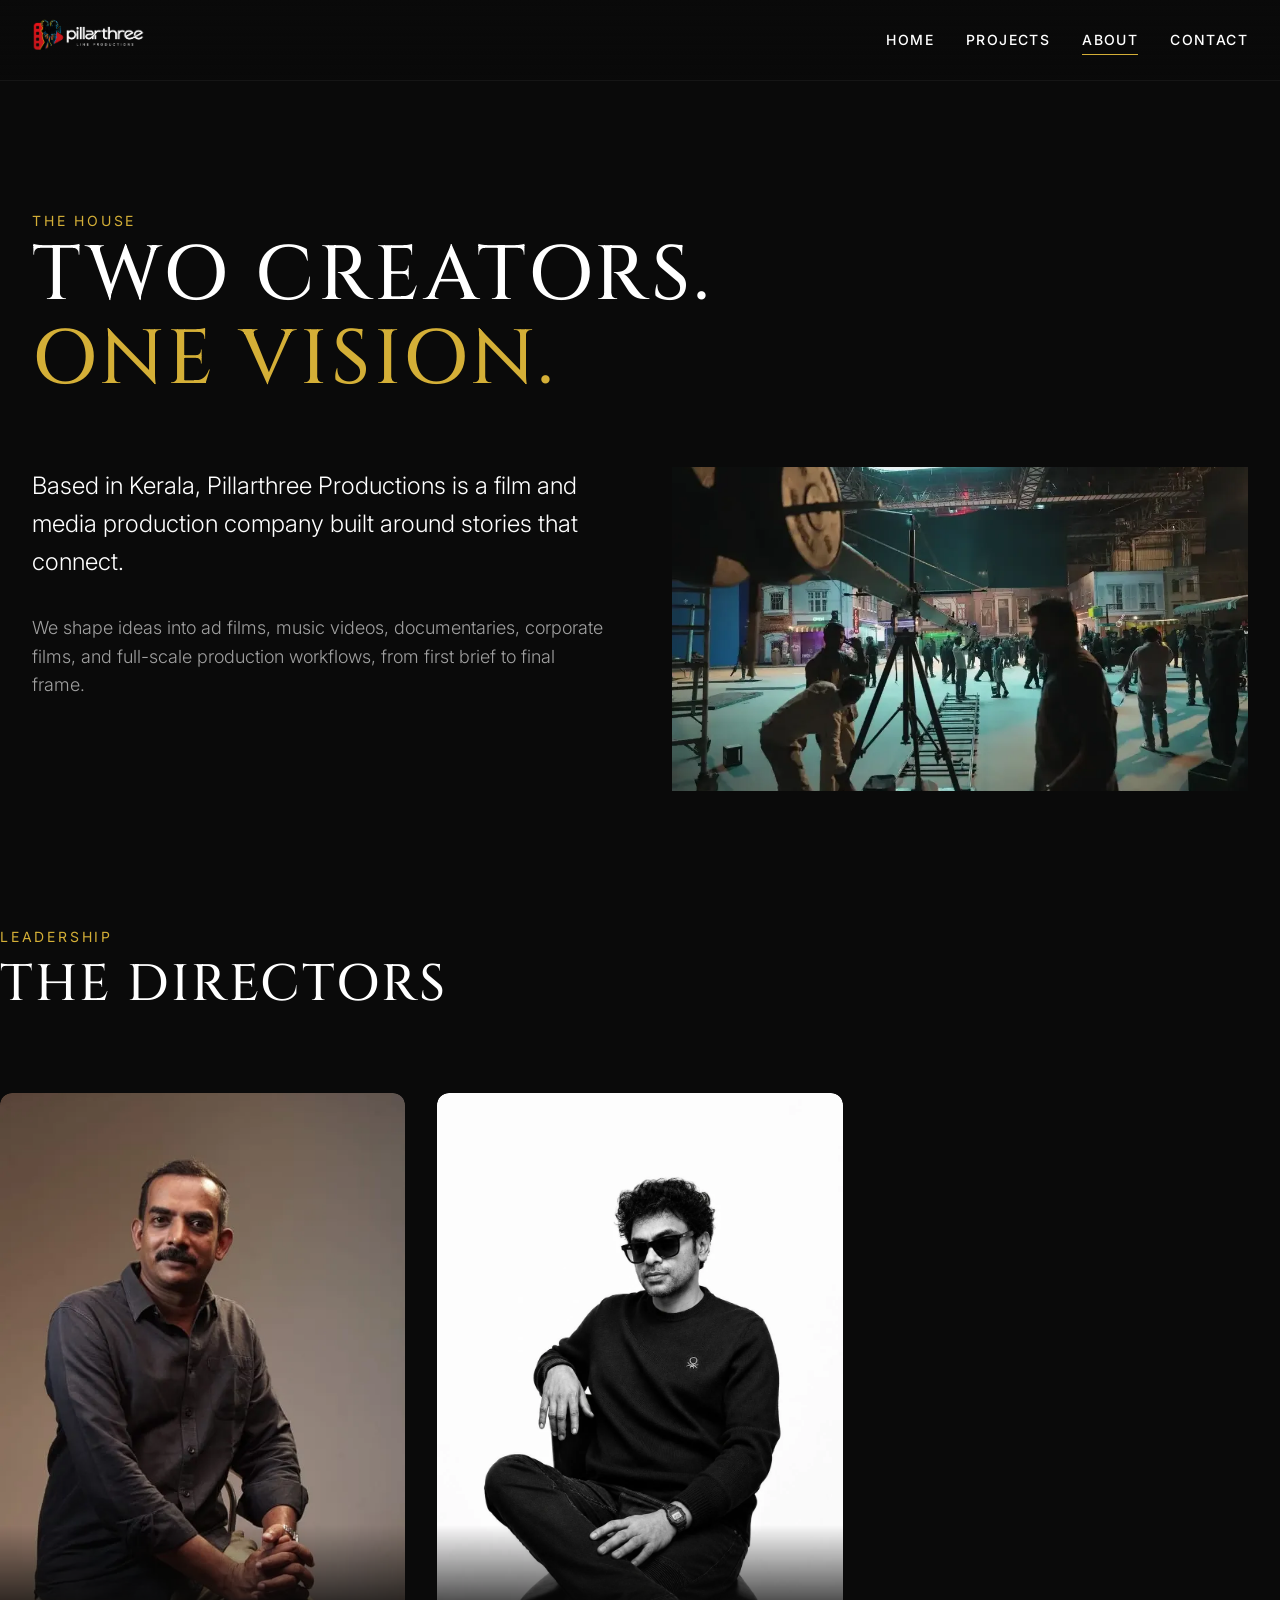
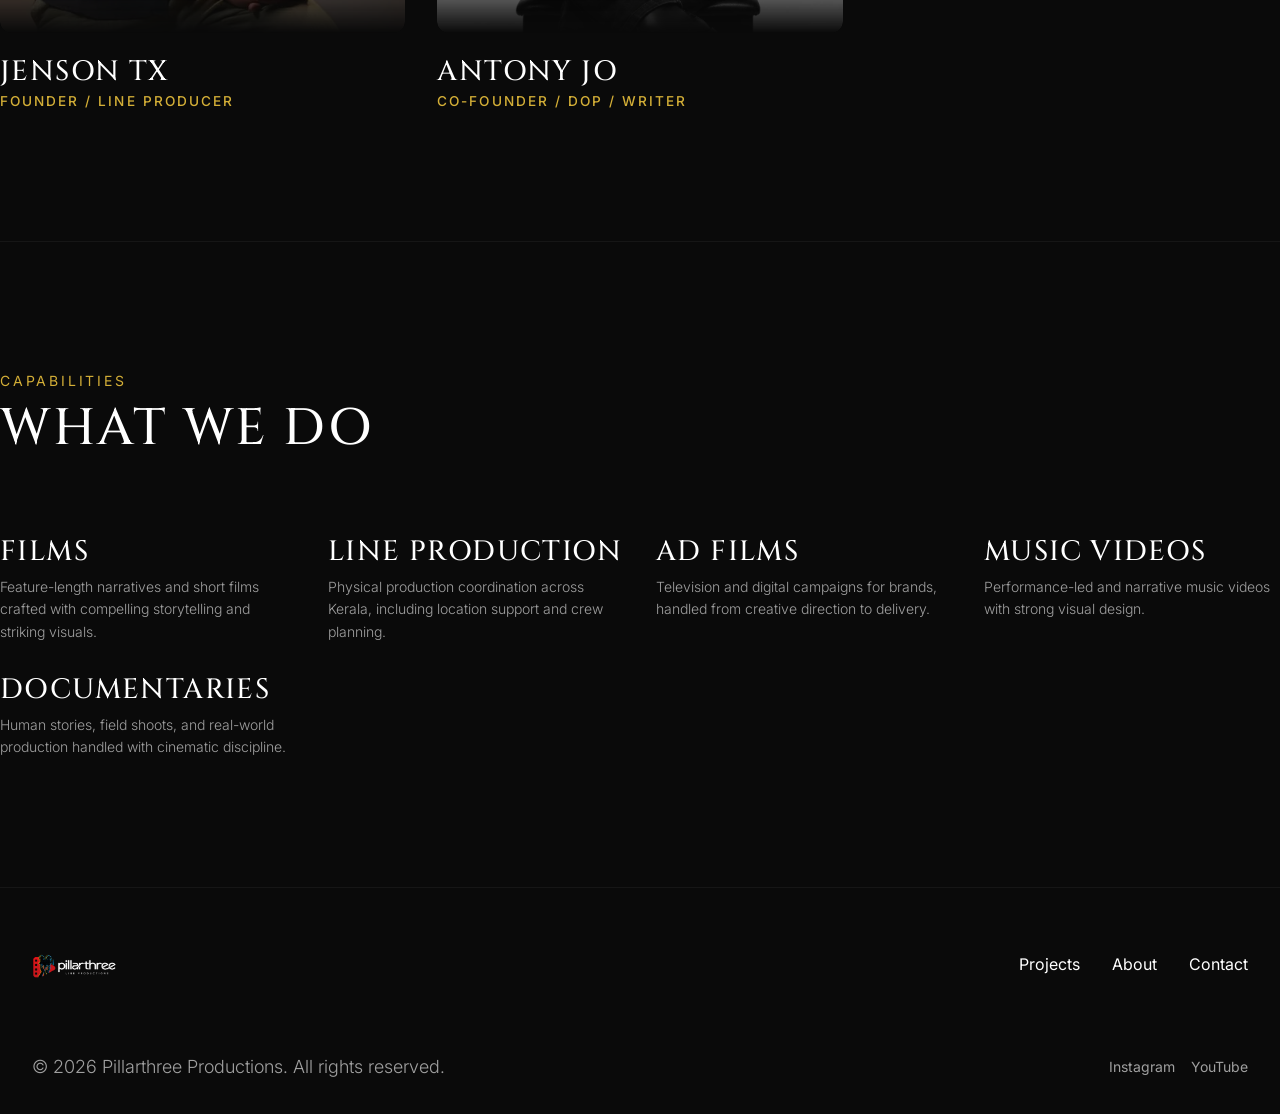
==== about/index.html @ 64f1ca93 "Refactor to clean extensionless URLs, add 404.html SPA router" ====
<!DOCTYPE html>
<html lang="en">
<head>
    <link rel="icon" type="image/png" href="/favicon.png" />
    <meta charset="UTF-8">
    <meta name="viewport" content="width=device-width, initial-scale=1.0">
    <title>About - Pillarthree Productions</title>
    <link rel="stylesheet" href="/style.css">
</head>
<body>

    <!-- Header -->
    <header class="site-header scrolled" id="site-header">
        <div class="container nav-container">
            <a href="/" class="logo">
                <img src="/assets/images/logo.webp" alt="Pillarthree Productions Logo" class="logo-img">
            </a>
            <nav class="nav-menu" id="nav-menu">
                <a href="/" class="nav-link">Home</a>
                <a href="/projects" class="nav-link">Projects</a>
                <a href="/about" class="nav-link active">About</a>
                <a href="/contact" class="nav-link">Contact</a>
            </nav>
            <button class="mobile-menu-toggle" id="menu-toggle" aria-label="Toggle Menu">
                <span class="bar"></span>
                <span class="bar"></span>
                <span class="bar"></span>
            </button>
        </div>
    </header>

    <!-- About Content -->
    <section class="about-hero container reveal">
        <span class="section-subtitle">The House</span>
        <h1 class="section-title">Two Creators.<br><span style="color: var(--text-accent);">One Vision.</span></h1>
        
        <div style="margin-top: var(--spacing-lg); display: grid; grid-template-columns: 1fr 1fr; gap: var(--spacing-lg);">
            <div>
                <p style="font-size: 1.5rem; color: var(--text-primary); margin-bottom: var(--spacing-md);">Based in Kerala, Pillarthree Productions is a film and media production company built around stories that connect.</p>
                <p>We shape ideas into ad films, music videos, documentaries, corporate films, and full-scale production workflows, from first brief to final frame.</p>
            </div>
            <div>
                <img src="/assets/images/portfolio_2.webp" alt="Cinematic shooting on location Kerala" style="width: 100%; aspect-ratio: 16/9; object-fit: cover;" loading="lazy">
            </div>
        </div>
    </section>

    <!-- Team Section -->
    <section class="section-padding container reveal">
        <div class="section-header">
            <span class="section-subtitle">Leadership</span>
            <h2 class="section-title">The Directors</h2>
        </div>
        
        <div class="team-grid">
            <div class="team-card">
                <img src="/assets/images/team_jenson.webp" alt="Jenson Tx" loading="lazy">
                <h3>Jenson Tx</h3>
                <span class="project-category">Founder / Line Producer</span>
            </div>
            <div class="team-card">
                <img src="/assets/images/team_antony.webp" alt="Antony Jo" loading="lazy">
                <h3>Antony Jo</h3>
                <span class="project-category">Co-Founder / DOP / Writer</span>
            </div>
        </div>
    </section>
    
    <!-- Services Section embedded minimal -->
    <section class="section-padding container reveal" style="border-top: 1px solid rgba(255,255,255,0.05);">
        <div class="section-header">
            <span class="section-subtitle">Capabilities</span>
            <h2 class="section-title">What We Do</h2>
        </div>
        
        <div style="display: grid; grid-template-columns: repeat(auto-fill, minmax(250px, 1fr)); gap: var(--spacing-md);">
            <div>
                <h3 style="margin-bottom: 0.5rem;">Films</h3>
                <p style="font-size: 0.875rem;">Feature-length narratives and short films crafted with compelling storytelling and striking visuals.</p>
            </div>
            <div>
                <h3 style="margin-bottom: 0.5rem;">Line Production</h3>
                <p style="font-size: 0.875rem;">Physical production coordination across Kerala, including location support and crew planning.</p>
            </div>
            <div>
                <h3 style="margin-bottom: 0.5rem;">Ad Films</h3>
                <p style="font-size: 0.875rem;">Television and digital campaigns for brands, handled from creative direction to delivery.</p>
            </div>
            <div>
                <h3 style="margin-bottom: 0.5rem;">Music Videos</h3>
                <p style="font-size: 0.875rem;">Performance-led and narrative music videos with strong visual design.</p>
            </div>
            <div>
                <h3 style="margin-bottom: 0.5rem;">Documentaries</h3>
                <p style="font-size: 0.875rem;">Human stories, field shoots, and real-world production handled with cinematic discipline.</p>
            </div>
        </div>
    </section>

    <!-- Footer -->
    <footer class="site-footer">
        <div class="container">
            <div class="footer-top">
                <a href="/" class="logo">
                    <img src="/assets/images/logo.webp" alt="Pillarthree Productions Logo" style="height: 30px;">
                </a>
                <nav class="footer-nav">
                    <a href="/projects">Projects</a>
                    <a href="/about">About</a>
                    <a href="/contact">Contact</a>
                </nav>
            </div>
            <div class="footer-bottom">
                <p>&copy; 2026 Pillarthree Productions. All rights reserved.</p>
                <div class="social-links">
                    <a href="https://www.instagram.com/pillarthree_productions/" target="_blank">Instagram</a>
                    <a href="https://www.youtube.com/@PillarThreeProductions" target="_blank">YouTube</a>
                </div>
            </div>
        </div>
    </footer>

    <script type="module" src="/app.js"></script>
</body>
</html>
---- style.css ----
@import url('https://fonts.googleapis.com/css2?family=Cinzel:wght@400;500;700;900&family=Inter:wght@200;300;400;500;600&display=swap');

:root {
  --bg-primary: #0a0a0a;
  --bg-secondary: #121212;
  --bg-tertiary: #1a1a1a;
  
  --text-primary: #ffffff;
  --text-secondary: #a0a0a0;
  --text-accent: #d4af37; /* Cinematic Gold */
  
  --font-display: 'Cinzel', serif;
  --font-body: 'Inter', sans-serif;
  
  --spacing-xs: 0.5rem;
  --spacing-sm: 1rem;
  --spacing-md: 2rem;
  --spacing-lg: 4rem;
  --spacing-xl: 8rem;

  --transition-fast: 0.2s cubic-bezier(0.4, 0, 0.2, 1);
  --transition-normal: 0.4s cubic-bezier(0.4, 0, 0.2, 1);
  --transition-slow: 0.8s cubic-bezier(0.4, 0, 0.2, 1);
}

* {
  margin: 0;
  padding: 0;
  box-sizing: border-box;
}

html {
  font-size: 16px;
  scroll-behavior: smooth;
}

body {
  background-color: var(--bg-primary);
  color: var(--text-primary);
  font-family: var(--font-body);
  line-height: 1.6;
  overflow-x: hidden;
  -webkit-font-smoothing: antialiased;
}

/* Typography */
h1, h2, h3, h4, h5, h6 {
  font-family: var(--font-display);
  font-weight: 500;
  line-height: 1.1;
  letter-spacing: 0.05em;
  text-transform: uppercase;
}

h1 {
  font-size: clamp(3rem, 6vw, 6rem);
}

h2 {
  font-size: clamp(2rem, 4vw, 3.5rem);
}

h3 {
  font-size: 1.75rem;
}

p {
  font-size: 1.125rem;
  font-weight: 300;
  color: var(--text-secondary);
}

a {
  color: inherit;
  text-decoration: none;
  transition: color var(--transition-fast);
}

a:hover {
  color: var(--text-accent);
}

/* Container */
.container {
  width: 100%;
  max-width: 1440px;
  margin: 0 auto;
  padding: 0 var(--spacing-md);
}

/* Header */
.site-header {
  position: fixed;
  top: 0;
  left: 0;
  width: 100%;
  padding: var(--spacing-md) 0;
  z-index: 100;
  background: linear-gradient(to bottom, rgba(10,10,10,0.9), transparent);
  transition: background-color var(--transition-normal);
}

.site-header.scrolled {
  background-color: rgba(10, 10, 10, 0.95);
  backdrop-filter: blur(10px);
  padding: var(--spacing-sm) 0;
  border-bottom: 1px solid rgba(255,255,255,0.05);
}

.nav-container {
  display: flex;
  justify-content: space-between;
  align-items: center;
}

.logo-img {
  height: 40px;
  object-fit: contain;
}

.nav-menu {
  display: flex;
  gap: var(--spacing-md);
  align-items: center;
}

.nav-link {
  font-size: 0.875rem;
  text-transform: uppercase;
  letter-spacing: 0.1em;
  font-weight: 500;
  position: relative;
}

.nav-link::after {
  content: '';
  position: absolute;
  bottom: -4px;
  left: 0;
  width: 0;
  height: 1px;
  background-color: var(--text-accent);
  transition: width var(--transition-normal);
}

.nav-link:hover::after,
.nav-link.active::after {
  width: 100%;
}

.mobile-menu-toggle {
  display: none;
  background: none;
  border: none;
  color: var(--text-primary);
  cursor: pointer;
}

.mobile-menu-toggle .bar {
  display: block;
  width: 25px;
  height: 2px;
  background-color: currentColor;
  margin: 5px 0;
  transition: var(--transition-fast);
}

/* Buttons */
.btn {
  display: inline-flex;
  align-items: center;
  justify-content: center;
  padding: 1rem 2rem;
  font-size: 0.875rem;
  text-transform: uppercase;
  letter-spacing: 0.1em;
  font-family: var(--font-body);
  font-weight: 500;
  cursor: pointer;
  transition: all var(--transition-normal);
  border: 1px solid transparent;
  border-radius: 12px;
}

.btn-primary {
  background-color: var(--text-primary);
  color: var(--bg-primary);
}

.btn-primary:hover {
  background-color: transparent;
  border-color: var(--text-primary);
  color: var(--text-primary);
}

.btn-secondary {
  background-color: transparent;
  border-color: rgba(255, 255, 255, 0.2);
  color: var(--text-primary);
}

.btn-secondary:hover {
  border-color: var(--text-primary);
}

.btn-accent {
  background-color: transparent;
  border-color: var(--text-accent);
  color: var(--text-accent);
}

.btn-accent:hover {
  background-color: var(--text-accent);
  color: var(--bg-primary);
}

/* Hero Section */
.hero-section {
  position: relative;
  height: 100vh;
  display: flex;
  align-items: center;
  overflow: hidden;
}

.hero-bg {
  position: absolute;
  top: 0;
  left: 0;
  width: 100%;
  height: 100%;
  z-index: -2;
}

.hero-bg img, .hero-bg video {
  width: 100%;
  height: 100%;
  object-fit: cover;
  opacity: 0.6;
}

.hero-overlay {
  position: absolute;
  top: 0;
  left: 0;
  width: 100%;
  height: 100%;
  background: linear-gradient(to top, var(--bg-primary) 0%, transparent 50%, rgba(10,10,10,0.5) 100%);
  z-index: -1;
}

.hero-content {
  max-width: 800px;
}

.hero-tagline {
  font-size: 0.875rem;
  letter-spacing: 0.2em;
  text-transform: uppercase;
  color: var(--text-accent);
  margin-bottom: var(--spacing-sm);
  display: block;
  opacity: 0;
  animation: fadeUp 1s ease 0.2s forwards;
}

.hero-title {
  margin-bottom: var(--spacing-md);
  opacity: 0;
  animation: fadeUp 1s ease 0.4s forwards;
}

.hero-actions {
  display: flex;
  gap: var(--spacing-sm);
  opacity: 0;
  animation: fadeUp 1s ease 0.6s forwards;
}

/* Sections */
.section-padding {
  padding: var(--spacing-xl) 0;
}

.section-header {
  margin-bottom: var(--spacing-lg);
  display: flex;
  flex-direction: column;
  align-items: flex-start;
}

.section-subtitle {
  font-size: 0.875rem;
  letter-spacing: 0.2em;
  color: var(--text-accent);
  text-transform: uppercase;
  margin-bottom: var(--spacing-xs);
}

.section-title {
  margin-bottom: var(--spacing-sm);
}

.section-desc {
  max-width: 600px;
}

/* Projects Grid */
.projects-grid {
  display: grid;
  grid-template-columns: repeat(auto-fill, minmax(450px, 1fr));
  gap: var(--spacing-lg);
}

.project-card {
  group: project;
  display: block;
  position: relative;
  overflow: hidden;
  aspect-ratio: 16/9;
  cursor: pointer;
  background-color: transparent;
  border-radius: 12px;
  box-shadow: 0 10px 40px rgba(0,0,0,0.6);
  -webkit-mask-image: linear-gradient(to bottom, rgba(0,0,0,1) 80%, rgba(0,0,0,0) 100%);
  mask-image: linear-gradient(to bottom, rgba(0,0,0,1) 80%, rgba(0,0,0,0) 100%);
  transition: transform var(--transition-slow), box-shadow var(--transition-slow);
}

.project-card:hover {
  transform: translateY(-5px);
  box-shadow: 0 20px 50px rgba(0,0,0,0.8);
}

.project-img {
  width: 100%;
  height: 100%;
  object-fit: cover;
  transition: transform 0.6s cubic-bezier(0.2, 0.8, 0.2, 1);
}

.project-card:hover .project-img {
  transform: scale(1.05);
}

.project-overlay {
  position: absolute;
  inset: 0;
  background: linear-gradient(to top, rgba(0,0,0,0.6) 0%, transparent 60%);
  display: flex;
  flex-direction: column;
  justify-content: flex-end;
  padding: var(--spacing-md);
  opacity: 1;
  transition: background var(--transition-normal);
}

.project-card:hover .project-overlay {
  background: linear-gradient(to top, rgba(0,0,0,0.9) 0%, rgba(0,0,0,0.3) 100%);
}

.project-category {
  font-size: 0.85rem;
  font-weight: 500;
  text-transform: uppercase;
  letter-spacing: 0.15em;
  color: var(--text-accent);
  margin-bottom: var(--spacing-xs);
  z-index: 2;
}

.play-icon {
  position: absolute;
  top: 50%;
  left: 50%;
  transform: translate(-50%, -50%) scale(0.8);
  width: 60px;
  height: 60px;
  background-color: rgba(255, 255, 255, 0.1);
  backdrop-filter: blur(8px);
  border: 1px solid rgba(255, 255, 255, 0.3);
  border-radius: 50%;
  display: flex;
  align-items: center;
  justify-content: center;
  color: var(--text-primary);
  opacity: 0;
  transition: all 0.4s cubic-bezier(0.2, 0.8, 0.2, 1);
  z-index: 2;
}

.play-icon svg {
  width: 24px;
  height: 24px;
  margin-left: 4px;
}

.project-card:hover .play-icon {
  opacity: 1;
  transform: translate(-50%, -50%) scale(1);
}


.project-client {
  font-size: 0.875rem;
  color: var(--text-secondary);
}

/* Client Logo Strip */
.client-strip {
  padding: var(--spacing-sm) 0;
  border-top: 1px solid rgba(255,255,255,0.02);
  border-bottom: 1px solid rgba(255,255,255,0.02);
  overflow: hidden;
  display: flex;
  background-color: transparent;
}

.client-track {
  display: flex;
  gap: var(--spacing-lg);
  align-items: center;
  animation: scrollX 40s linear infinite;
  white-space: nowrap;
}

.client-logo {
  height: 24px;
  filter: grayscale(100%) opacity(0.3);
  transition: filter var(--transition-normal);
}

.client-logo:hover {
  filter: grayscale(0%) opacity(0.8);
}

.about-preview {
  display: grid;
  grid-template-columns: 1fr 1fr;
  gap: var(--spacing-lg);
  align-items: center;
}

.about-preview img {
  border-radius: 12px;
  box-shadow: 0 10px 30px rgba(0,0,0,0.4);
  -webkit-mask-image: linear-gradient(to bottom, rgba(0,0,0,1) 80%, rgba(0,0,0,0) 100%);
  mask-image: linear-gradient(to bottom, rgba(0,0,0,1) 80%, rgba(0,0,0,0) 100%);
}

.about-preview-text p {
  font-size: 1.5rem;
  color: var(--text-primary);
  line-height: 1.5;
  margin-bottom: var(--spacing-md);
  font-weight: 300;
}

/* Contact CTA */
.contact-cta {
  text-align: center;
  background-color: var(--bg-secondary);
  padding: var(--spacing-xl) var(--spacing-md);
}

.contact-cta h2 {
  margin-bottom: var(--spacing-md);
}

.contact-info {
  display: flex;
  justify-content: center;
  gap: var(--spacing-lg);
  margin-top: var(--spacing-md);
}

.contact-item {
  display: flex;
  flex-direction: column;
  gap: var(--spacing-xs);
}

.contact-label {
  font-size: 0.75rem;
  text-transform: uppercase;
  letter-spacing: 0.1em;
  color: var(--text-secondary);
}

.contact-value {
  font-size: 1.125rem;
}

/* Footer */
.site-footer {
  padding: var(--spacing-lg) 0 var(--spacing-md);
  border-top: 1px solid rgba(255,255,255,0.05);
}

.footer-top {
  display: flex;
  justify-content: space-between;
  margin-bottom: var(--spacing-lg);
}

.footer-nav {
  display: flex;
  gap: var(--spacing-md);
}

.footer-bottom {
  display: flex;
  justify-content: space-between;
  align-items: center;
  font-size: 0.875rem;
  color: var(--text-secondary);
}

.social-links {
  display: flex;
  gap: var(--spacing-sm);
}

/* Animations */
@keyframes fadeUp {
  from {
    opacity: 0;
    transform: translateY(20px);
  }
  to {
    opacity: 1;
    transform: translateY(0);
  }
}

@keyframes scrollX {
  0% { transform: translateX(0); }
  100% { transform: translateX(-50%); }
}

/* Responsive */
@media (max-width: 992px) {
  .about-preview {
    grid-template-columns: 1fr;
  }
}

@media (max-width: 768px) {
  :root {
    --spacing-xl: 4rem;
    --spacing-lg: 3rem;
  }
  
  .nav-menu {
    position: fixed;
    top: 0;
    left: 0;
    width: 100%;
    height: 100vh;
    background-color: var(--bg-primary);
    flex-direction: column;
    justify-content: center;
    align-items: center;
    transform: translateY(-100%);
    transition: transform var(--transition-normal);
  }
  
  .nav-menu.open {
    transform: translateY(0);
  }
  
  .mobile-menu-toggle {
    display: block;
    z-index: 101;
  }
  
  .hero-actions {
    flex-direction: column;
  }
  
  .projects-grid {
    grid-template-columns: 1fr;
  }
  
  .contact-info {
    flex-direction: column;
    gap: var(--spacing-md);
  }
  
  .footer-top, .footer-bottom {
    flex-direction: column;
    gap: var(--spacing-md);
    text-align: center;
  }
}

/* Projects Page specific */
.page-header {
  padding-top: calc(var(--spacing-xl) + 80px);
  padding-bottom: var(--spacing-lg);
  background-color: var(--bg-secondary);
  text-align: center;
}

.filter-nav {
  display: flex;
  justify-content: center;
  gap: var(--spacing-sm);
  margin-top: var(--spacing-md);
  flex-wrap: wrap;
}

.filter-btn {
  background: rgba(255, 255, 255, 0.05);
  border: 1px solid rgba(255, 255, 255, 0.1);
  color: var(--text-primary);
  padding: 0.75rem 2rem;
  border-radius: 30px;
  cursor: pointer;
  transition: all var(--transition-normal);
  font-size: 0.875rem;
  text-transform: uppercase;
  letter-spacing: 0.1em;
  backdrop-filter: blur(10px);
}

.filter-btn:hover {
  background: rgba(255, 255, 255, 0.1);
  border-color: rgba(255, 255, 255, 0.2);
}

.filter-btn.active {
  background-color: var(--text-accent);
  color: var(--bg-primary);
  border-color: var(--text-accent);
}

/* Carousel */
.carousel-container {
  position: relative;
  width: 100%;
  display: flex;
  align-items: center;
}

.projects-carousel {
  display: flex;
  overflow-x: auto;
  gap: var(--spacing-md);
  padding-bottom: var(--spacing-md);
  scroll-behavior: smooth;
  scroll-snap-type: x mandatory;
  -webkit-overflow-scrolling: touch;
  cursor: grab;
}

.projects-carousel.active {
  cursor: grabbing;
  scroll-behavior: auto; /* disable smooth scroll when dragging */
}

.projects-carousel::-webkit-scrollbar {
  display: none;
}
.projects-carousel {
  -ms-overflow-style: none;  /* IE and Edge */
  scrollbar-width: none;  /* Firefox */
}

.projects-carousel .project-card {
  flex: 0 0 calc(60% - var(--spacing-md));
  scroll-snap-align: center;
}

@media (max-width: 992px) {
  .projects-carousel .project-card {
    flex: 0 0 calc(80% - var(--spacing-md));
  }
}

@media (max-width: 768px) {
  .projects-carousel .project-card {
    flex: 0 0 90%;
  }
}

.carousel-nav {
  position: absolute;
  top: 50%;
  transform: translateY(-50%);
  width: 48px;
  height: 48px;
  background: rgba(0,0,0,0.5);
  backdrop-filter: blur(5px);
  border: 1px solid rgba(255,255,255,0.2);
  border-radius: 50%;
  color: var(--text-primary);
  display: flex;
  align-items: center;
  justify-content: center;
  cursor: pointer;
  z-index: 10;
  transition: all var(--transition-fast);
}

.carousel-nav:hover {
  background: var(--text-accent);
  color: var(--bg-primary);
  border-color: var(--text-accent);
}

.carousel-nav.prev {
  left: -24px;
}

.carousel-nav.next {
  right: -24px;
}

.carousel-nav svg {
  width: 24px;
  height: 24px;
}

@media (max-width: 768px) {
  .carousel-nav {
    display: none;
  }
}


/* Project Details Page */
.project-hero {
  height: 70vh;
  position: relative;
  margin-top: 80px;
  cursor: pointer;
}

.hero-image-wrapper {
  position: absolute;
  top: 0;
  left: 0;
  width: 100%;
  height: 100%;
  transition: opacity 0.4s ease;
  z-index: 1;
}

.hero-image-wrapper img {
  width: 100%;
  height: 100%;
  object-fit: cover;
  -webkit-mask-image: linear-gradient(to bottom, rgba(0,0,0,1) 70%, rgba(0,0,0,0) 100%);
  mask-image: linear-gradient(to bottom, rgba(0,0,0,1) 70%, rgba(0,0,0,0) 100%);
  transition: filter 0.4s ease;
}

.project-hero:hover .hero-image-wrapper img {
  filter: brightness(1.1);
}

.hero-video-overlay {
  position: absolute;
  top: 0;
  left: 0;
  width: 100%;
  height: 100%;
  background: radial-gradient(circle at center, rgba(0,0,0,0.3) 0%, rgba(0,0,0,0.6) 100%);
  pointer-events: none;
}

.hero-play-button {
  position: absolute;
  top: 40%;
  left: 50%;
  transform: translate(-50%, -50%);
  width: 80px;
  height: 80px;
  background-color: rgba(255, 255, 255, 0.1);
  backdrop-filter: blur(8px);
  border: 1px solid rgba(255, 255, 255, 0.3);
  border-radius: 50%;
  display: flex;
  align-items: center;
  justify-content: center;
  color: var(--text-primary);
  transition: all 0.4s cubic-bezier(0.4, 0, 0.2, 1);
  box-shadow: 0 0 20px rgba(0, 0, 0, 0.5);
  pointer-events: none;
}

.hero-play-button svg {
  width: 32px;
  height: 32px;
  margin-left: 6px; /* center the play triangle */
}

.project-hero:hover .hero-play-button {
  transform: translate(-50%, -50%) scale(1.1);
  background-color: rgba(255, 255, 255, 0.2);
  box-shadow: 0 0 30px rgba(255, 255, 255, 0.2);
}

.hero-video-wrapper {
  position: absolute;
  top: 0;
  left: 0;
  width: 100%;
  height: 100%;
  display: none;
  opacity: 0;
  transition: opacity 0.4s ease;
  z-index: 2;
}

.project-meta-grid {
  display: grid;
  grid-template-columns: repeat(4, 1fr);
  gap: var(--spacing-md);
  padding: var(--spacing-lg) 0;
  border-bottom: 1px solid rgba(255,255,255,0.05);
}

.meta-box {
  display: flex;
  flex-direction: column;
  gap: 0.25rem;
}

.meta-title {
  font-size: 0.75rem;
  text-transform: uppercase;
  color: var(--text-secondary);
  letter-spacing: 0.1em;
}

.project-body {
  padding: var(--spacing-lg) 0;
}


.project-gallery {
  display: grid;
  grid-template-columns: 1fr 1fr;
  gap: var(--spacing-sm);
}

.project-gallery img {
  width: 100%;
  height: auto;
  aspect-ratio: 16/9;
  object-fit: cover;
  border-radius: 12px;
  box-shadow: 0 10px 30px rgba(0,0,0,0.4);
  -webkit-mask-image: linear-gradient(to bottom, rgba(0,0,0,1) 85%, rgba(0,0,0,0) 100%);
  mask-image: linear-gradient(to bottom, rgba(0,0,0,1) 85%, rgba(0,0,0,0) 100%);
}

/* About Page */
.about-hero {
  padding-top: calc(var(--spacing-xl) + 80px);
}

.team-grid {
  display: grid;
  grid-template-columns: repeat(auto-fill, minmax(300px, 1fr));
  gap: var(--spacing-md);
}

.team-card img {
  width: 100%;
  aspect-ratio: 3/4;
  object-fit: cover;
  margin-bottom: var(--spacing-sm);
  border-radius: 12px;
  box-shadow: 0 10px 30px rgba(0,0,0,0.4);
  -webkit-mask-image: linear-gradient(to bottom, rgba(0,0,0,1) 80%, rgba(0,0,0,0) 100%);
  mask-image: linear-gradient(to bottom, rgba(0,0,0,1) 80%, rgba(0,0,0,0) 100%);
}

/* Contact Page */
.contact-page-grid {
  display: grid;
  grid-template-columns: 1fr 1fr;
  gap: var(--spacing-xl);
  padding-top: calc(var(--spacing-xl) + 80px);
}

.contact-form {
  display: flex;
  flex-direction: column;
  gap: var(--spacing-sm);
}

.form-group {
  display: flex;
  flex-direction: column;
  gap: 0.5rem;
}

.form-group input,
.form-group textarea {
  background-color: var(--bg-secondary);
  border: 1px solid rgba(255,255,255,0.1);
  color: var(--text-primary);
  padding: 1rem;
  font-family: var(--font-body);
  transition: border-color var(--transition-fast);
}

.form-group input:focus,
.form-group textarea:focus {
  outline: none;
  border-color: var(--text-accent);
}

/* Fade In observer */
.reveal {
  opacity: 0;
  transform: translateY(30px);
  transition: all var(--transition-slow);
}

.reveal.active {
  opacity: 1;
  transform: translateY(0);
}

/* Project Navigation */
.project-nav {
  display: flex;
  justify-content: space-between;
  align-items: center;
  gap: var(--spacing-sm);
  margin-top: 80px;
  padding: 60px 0;
  border-top: 1px solid rgba(255,255,255,0.05);
}

.btn-outline {
  background: transparent;
  border: 1px solid rgba(255,255,255,0.1);
  color: var(--text-primary);
}

.btn-outline:hover {
  border-color: var(--text-primary);
  background-color: var(--text-primary);
  color: var(--bg-primary);
}

@media (max-width: 768px) {
  .project-nav {
    flex-direction: column;
    gap: var(--spacing-md);
  }
  
  .project-nav .btn {
    width: 100%;
    text-align: center;
  }
  
  .project-title {
    font-size: 1rem;
  }
}
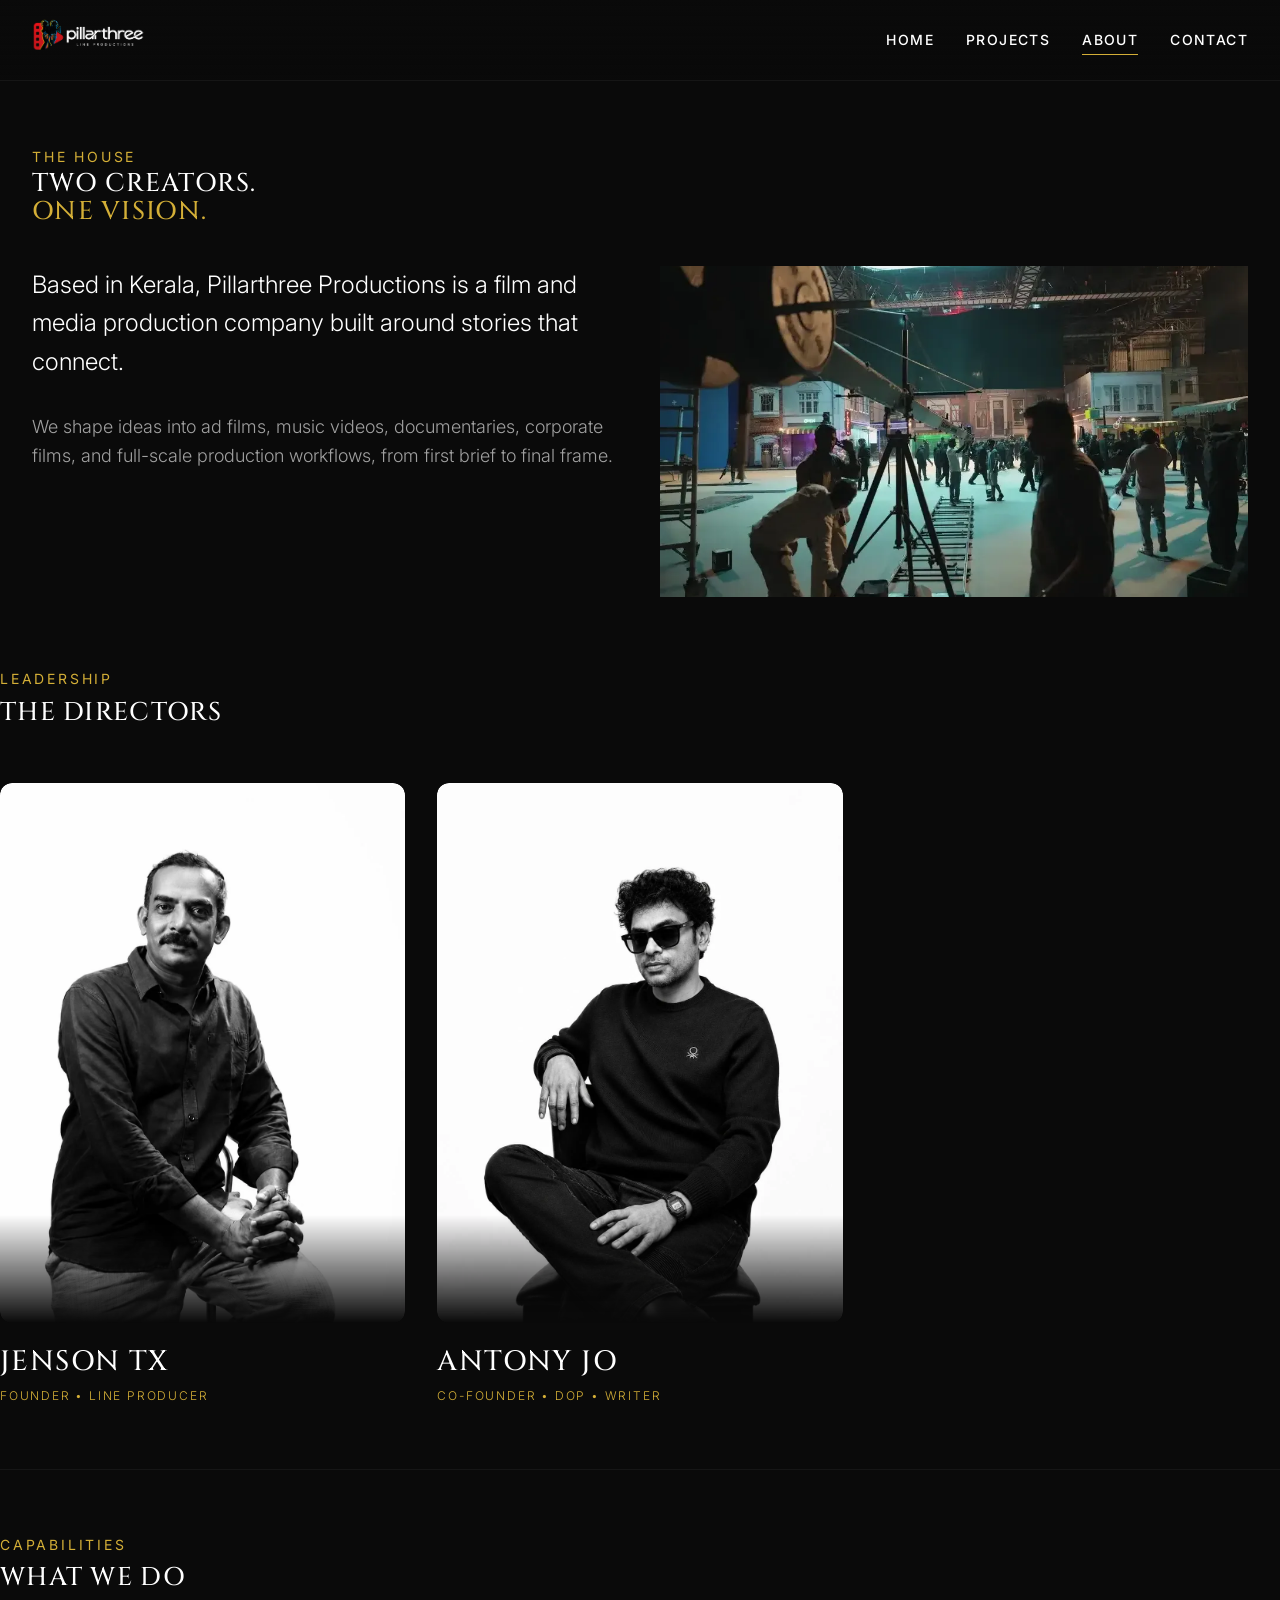
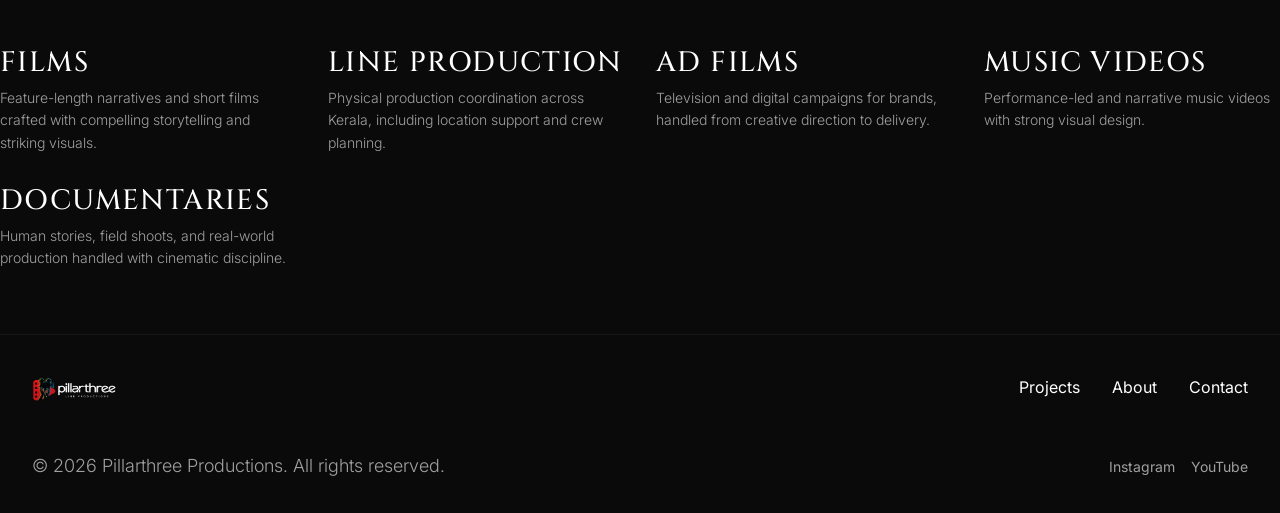
==== commit 8be19755: "style: fix team member role rendering and typography hierarchy" ====
--- a/about/index.html
+++ b/about/index.html
@@ -55,13 +55,13 @@
         <div class="team-grid">
             <div class="team-card">
                 <img src="/assets/images/team_jenson.webp" alt="Jenson Tx" loading="lazy">
-                <h3>Jenson Tx</h3>
-                <span class="project-category">Founder / Line Producer</span>
+                <h3 style="margin-bottom: 0;">Jenson Tx</h3>
+                <span class="team-role">Founder &bull; Line Producer</span>
             </div>
             <div class="team-card">
                 <img src="/assets/images/team_antony.webp" alt="Antony Jo" loading="lazy">
-                <h3>Antony Jo</h3>
-                <span class="project-category">Co-Founder / DOP / Writer</span>
+                <h3 style="margin-bottom: 0;">Antony Jo</h3>
+                <span class="team-role">Co-Founder &bull; DOP &bull; Writer</span>
             </div>
         </div>
     </section>
--- a/style.css
+++ b/style.css
@@ -15,8 +15,8 @@
   --spacing-xs: 0.5rem;
   --spacing-sm: 1rem;
   --spacing-md: 2rem;
-  --spacing-lg: 4rem;
-  --spacing-xl: 8rem;
+  --spacing-lg: 2.5rem;
+  --spacing-xl: 4rem;
 
   --transition-fast: 0.2s cubic-bezier(0.4, 0, 0.2, 1);
   --transition-normal: 0.4s cubic-bezier(0.4, 0, 0.2, 1);
@@ -170,8 +170,9 @@
   display: inline-flex;
   align-items: center;
   justify-content: center;
-  padding: 1rem 2rem;
-  font-size: 0.875rem;
+  padding: 0.5rem 1rem;
+  font-size: 0.6rem;
+  border-width: 1px;
   text-transform: uppercase;
   letter-spacing: 0.1em;
   font-family: var(--font-body);
@@ -265,7 +266,11 @@
 }
 
 .hero-title {
-  margin-bottom: var(--spacing-md);
+  font-size: 6rem;
+  width: 100%;
+  word-wrap: normal;
+  word-break: keep-all;
+  margin-bottom: var(--spacing-sm);
   opacity: 0;
   animation: fadeUp 1s ease 0.4s forwards;
 }
@@ -299,6 +304,7 @@
 
 .section-title {
   margin-bottom: var(--spacing-sm);
+  font-size: clamp(1rem, 2vw, 1.75rem);
 }
 
 .section-desc {
@@ -360,12 +366,15 @@
 }
 
 .project-category {
-  font-size: 0.85rem;
-  font-weight: 500;
+  font-size: 0.5rem;
+  font-weight: 300;
   text-transform: uppercase;
-  letter-spacing: 0.15em;
+  letter-spacing: 0.1em;
   color: var(--text-accent);
-  margin-bottom: var(--spacing-xs);
+  position: absolute;
+  bottom: var(--spacing-sm);
+  left: var(--spacing-sm);
+  margin-bottom: 0;
   z-index: 2;
 }
 
@@ -374,8 +383,8 @@
   top: 50%;
   left: 50%;
   transform: translate(-50%, -50%) scale(0.8);
-  width: 60px;
-  height: 60px;
+  width: 48px;
+  height: 48px;
   background-color: rgba(255, 255, 255, 0.1);
   backdrop-filter: blur(8px);
   border: 1px solid rgba(255, 255, 255, 0.3);
@@ -408,7 +417,8 @@
 
 /* Client Logo Strip */
 .client-strip {
-  padding: var(--spacing-sm) 0;
+  padding: 0;
+  height: 28px;
   border-top: 1px solid rgba(255,255,255,0.02);
   border-bottom: 1px solid rgba(255,255,255,0.02);
   overflow: hidden;
@@ -425,8 +435,12 @@
 }
 
 .client-logo {
-  height: 24px;
-  filter: grayscale(100%) opacity(0.3);
+  font-size: 0.65rem;
+  font-weight: 300;
+  letter-spacing: 0.02em;
+  text-transform: uppercase;
+  margin: 0;
+  filter: grayscale(100%) opacity(0.08);
   transition: filter var(--transition-normal);
 }
 
@@ -452,7 +466,7 @@
   font-size: 1.5rem;
   color: var(--text-primary);
   line-height: 1.5;
-  margin-bottom: var(--spacing-md);
+  margin-bottom: var(--spacing-sm);
   font-weight: 300;
 }
 
@@ -464,7 +478,7 @@
 }
 
 .contact-cta h2 {
-  margin-bottom: var(--spacing-md);
+  margin-bottom: var(--spacing-sm);
 }
 
 .contact-info {
@@ -540,6 +554,10 @@
 
 /* Responsive */
 @media (max-width: 992px) {
+  .hero-title {
+    font-size: clamp(3rem, 8vw, 5rem);
+  }
+  
   .about-preview {
     grid-template-columns: 1fr;
   }
@@ -547,8 +565,12 @@
 
 @media (max-width: 768px) {
   :root {
-    --spacing-xl: 4rem;
-    --spacing-lg: 3rem;
+    --spacing-xl: 3rem;
+    --spacing-lg: 2rem;
+  }
+
+  .hero-title {
+    font-size: clamp(1.8rem, 9vw, 3rem);
   }
   
   .nav-menu {
@@ -647,7 +669,7 @@
   display: flex;
   overflow-x: auto;
   gap: var(--spacing-md);
-  padding-bottom: var(--spacing-md);
+  padding-bottom: var(--spacing-sm);
   scroll-behavior: smooth;
   scroll-snap-type: x mandatory;
   -webkit-overflow-scrolling: touch;
@@ -674,13 +696,18 @@
 
 @media (max-width: 992px) {
   .projects-carousel .project-card {
-    flex: 0 0 calc(80% - var(--spacing-md));
+    flex: 0 0 calc(90% - var(--spacing-md));
   }
 }
 
 @media (max-width: 768px) {
   .projects-carousel .project-card {
-    flex: 0 0 90%;
+    flex: 0 0 92%;
+    aspect-ratio: 5/4;
+  }
+  
+  .hero-actions .btn-secondary {
+    display: none;
   }
 }
 
@@ -688,8 +715,8 @@
   position: absolute;
   top: 50%;
   transform: translateY(-50%);
-  width: 48px;
-  height: 48px;
+  width: 36px;
+  height: 36px;
   background: rgba(0,0,0,0.5);
   backdrop-filter: blur(5px);
   border: 1px solid rgba(255,255,255,0.2);
@@ -710,16 +737,16 @@
 }
 
 .carousel-nav.prev {
-  left: -24px;
+  left: -18px;
 }
 
 .carousel-nav.next {
-  right: -24px;
+  right: -18px;
 }
 
 .carousel-nav svg {
-  width: 24px;
-  height: 24px;
+  width: 18px;
+  height: 18px;
 }
 
 @media (max-width: 768px) {
@@ -728,78 +755,75 @@
   }
 }
 
+.carousel-pagination {
+  display: flex;
+  justify-content: center;
+  align-items: center;
+  gap: 8px;
+  margin-top: var(--spacing-sm);
+}
+
+.carousel-dot {
+  width: 6px;
+  height: 6px;
+  border-radius: 50%;
+  background-color: rgba(255, 255, 255, 0.2);
+  cursor: pointer;
+  transition: all var(--transition-normal);
+}
+
+.carousel-dot.active {
+  background-color: var(--text-accent);
+  width: 20px;
+  border-radius: 10px;
+}
+
+
+
 
 /* Project Details Page */
 .project-hero {
-  height: 70vh;
   position: relative;
+  width: 100%;
+  aspect-ratio: 16 / 9;
+  max-height: 85vh;
   margin-top: 80px;
-  cursor: pointer;
-}
-
-.hero-image-wrapper {
+  background: var(--bg-primary);
+}
+
+.hero-thumbnail-wrapper {
   position: absolute;
   top: 0;
   left: 0;
   width: 100%;
   height: 100%;
-  transition: opacity 0.4s ease;
-  z-index: 1;
-}
-
-.hero-image-wrapper img {
+  z-index: 2;
+  transition: opacity 0.6s ease;
+}
+
+.hero-thumbnail-wrapper img {
   width: 100%;
   height: 100%;
   object-fit: cover;
-  -webkit-mask-image: linear-gradient(to bottom, rgba(0,0,0,1) 70%, rgba(0,0,0,0) 100%);
-  mask-image: linear-gradient(to bottom, rgba(0,0,0,1) 70%, rgba(0,0,0,0) 100%);
-  transition: filter 0.4s ease;
-}
-
-.project-hero:hover .hero-image-wrapper img {
-  filter: brightness(1.1);
-}
-
-.hero-video-overlay {
+  opacity: 0.5; /* Slight dim for the spinner */
+}
+
+.hero-loading-spinner {
   position: absolute;
-  top: 0;
-  left: 0;
-  width: 100%;
-  height: 100%;
-  background: radial-gradient(circle at center, rgba(0,0,0,0.3) 0%, rgba(0,0,0,0.6) 100%);
-  pointer-events: none;
-}
-
-.hero-play-button {
-  position: absolute;
-  top: 40%;
+  top: 50%;
   left: 50%;
   transform: translate(-50%, -50%);
-  width: 80px;
-  height: 80px;
-  background-color: rgba(255, 255, 255, 0.1);
-  backdrop-filter: blur(8px);
-  border: 1px solid rgba(255, 255, 255, 0.3);
+  width: 40px;
+  height: 40px;
+  border: 3px solid rgba(255, 255, 255, 0.1);
   border-radius: 50%;
-  display: flex;
-  align-items: center;
-  justify-content: center;
-  color: var(--text-primary);
-  transition: all 0.4s cubic-bezier(0.4, 0, 0.2, 1);
-  box-shadow: 0 0 20px rgba(0, 0, 0, 0.5);
-  pointer-events: none;
-}
-
-.hero-play-button svg {
-  width: 32px;
-  height: 32px;
-  margin-left: 6px; /* center the play triangle */
-}
-
-.project-hero:hover .hero-play-button {
-  transform: translate(-50%, -50%) scale(1.1);
-  background-color: rgba(255, 255, 255, 0.2);
-  box-shadow: 0 0 30px rgba(255, 255, 255, 0.2);
+  border-top-color: var(--text-accent);
+  animation: spin 1s ease-in-out infinite;
+  z-index: 3;
+}
+
+@keyframes spin {
+  to { transform: translate(-50%, -50%) rotate(360deg); }
 }
 
 .hero-video-wrapper {
@@ -809,16 +833,14 @@
   width: 100%;
   height: 100%;
   display: none;
-  opacity: 0;
-  transition: opacity 0.4s ease;
-  z-index: 2;
+  z-index: 1; /* Behind thumbnail initially */
 }
 
 .project-meta-grid {
   display: grid;
   grid-template-columns: repeat(4, 1fr);
   gap: var(--spacing-md);
-  padding: var(--spacing-lg) 0;
+  padding: var(--spacing-md) 0 var(--spacing-sm) 0;
   border-bottom: 1px solid rgba(255,255,255,0.05);
 }
 
@@ -866,6 +888,17 @@
   display: grid;
   grid-template-columns: repeat(auto-fill, minmax(300px, 1fr));
   gap: var(--spacing-md);
+}
+
+.team-role {
+  display: block;
+  font-family: var(--font-body);
+  font-size: 0.75rem;
+  font-weight: 300;
+  text-transform: uppercase;
+  letter-spacing: 0.15em;
+  color: var(--text-accent);
+  margin-top: 0.5rem;
 }
 
 .team-card img {
@@ -940,7 +973,7 @@
 
 .btn-outline {
   background: transparent;
-  border: 1px solid rgba(255,255,255,0.1);
+  border: 1px solid rgba(255,255,255,0.06);
   color: var(--text-primary);
 }
 
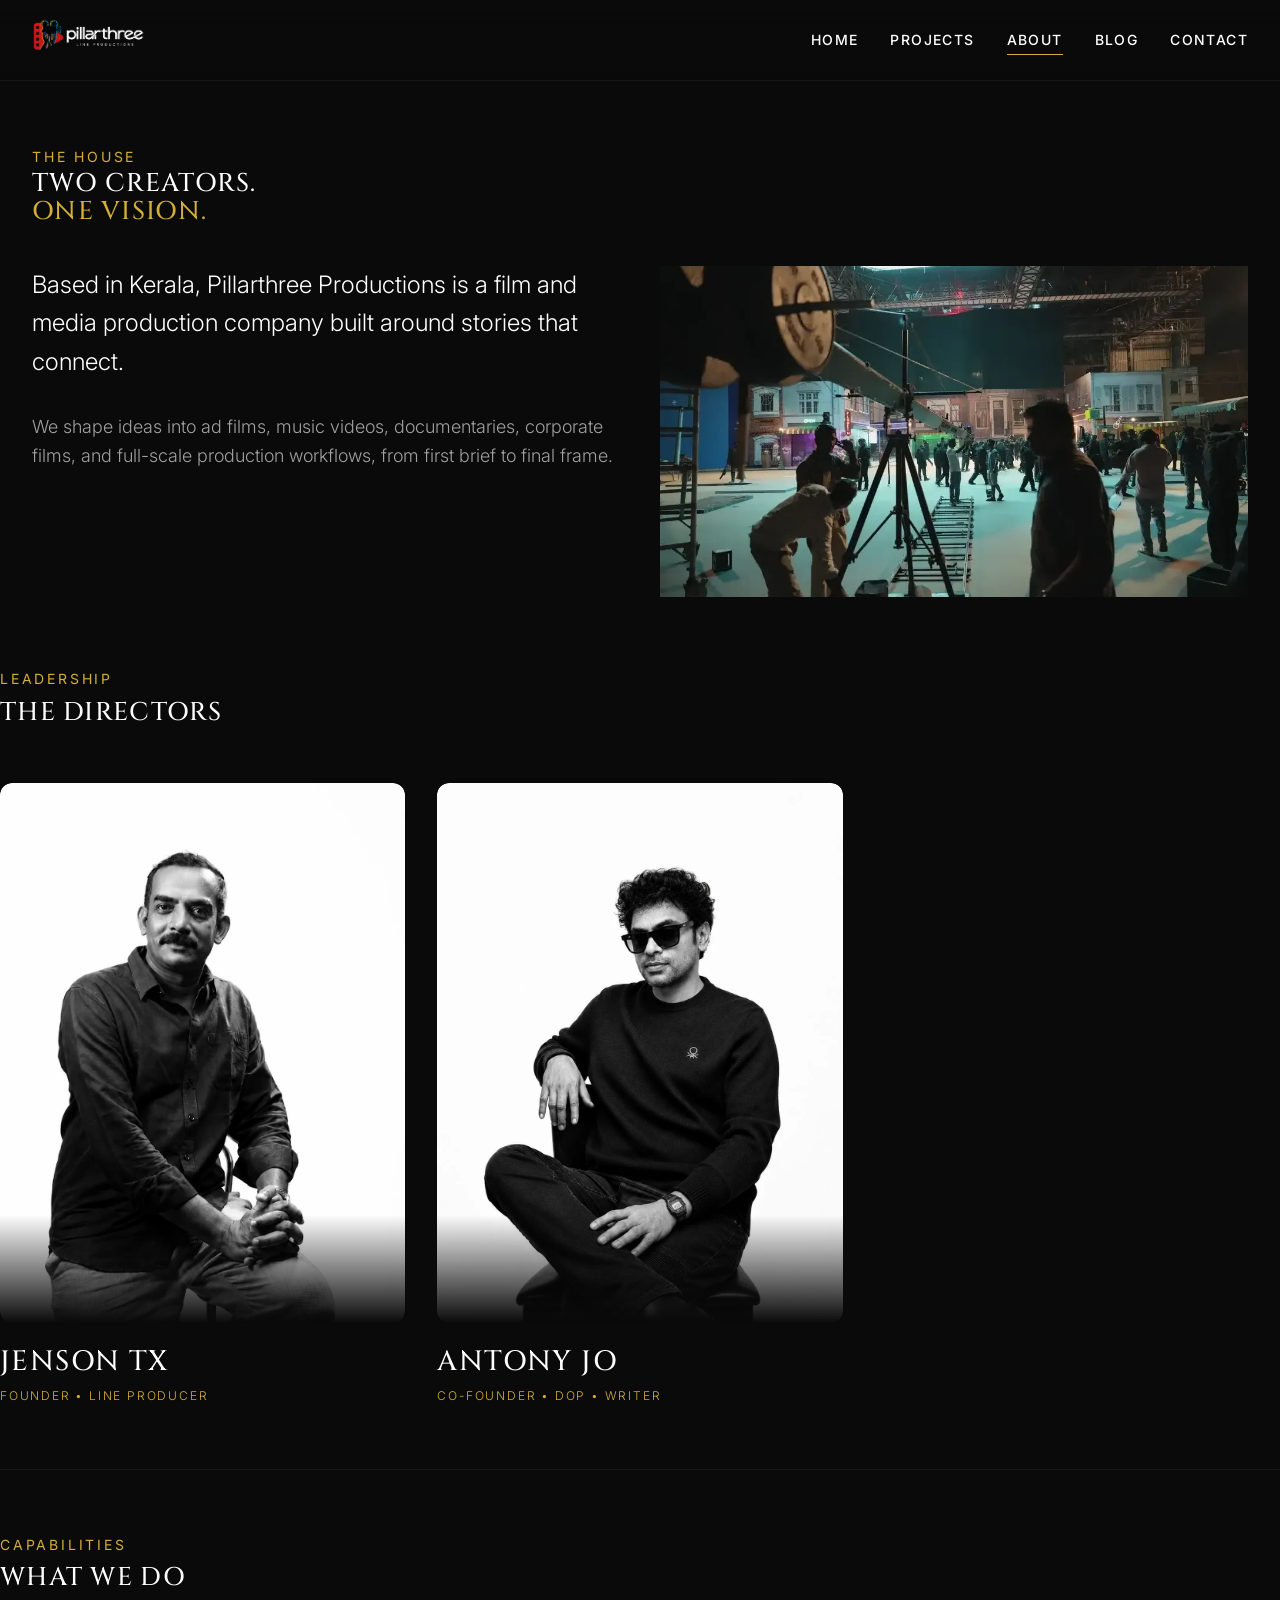
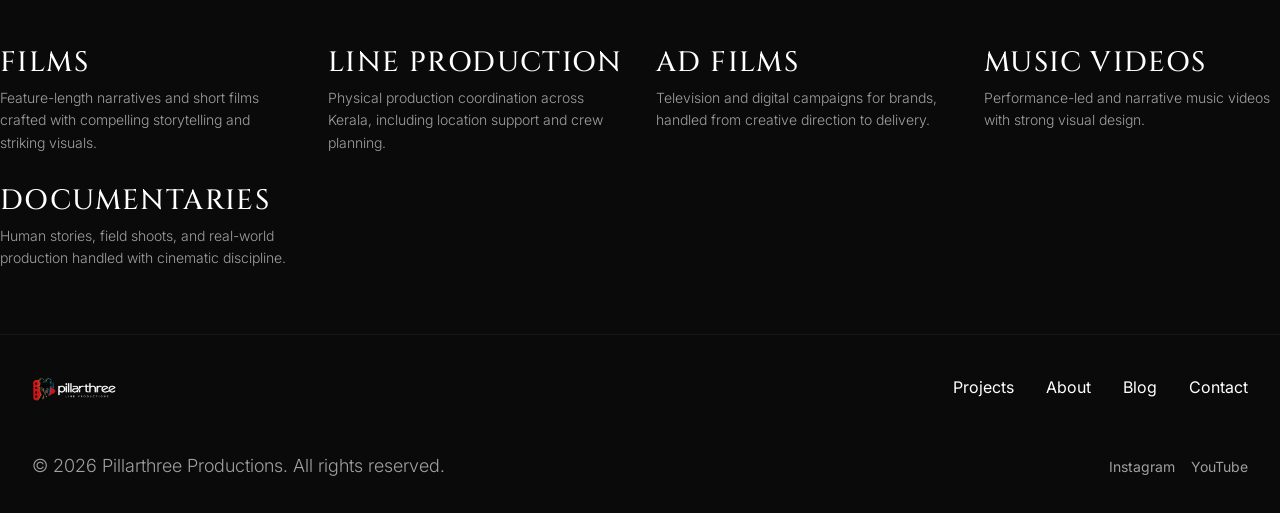
==== commit 3c2950f4: "Refactor project structure and implement dynamic Google Sheets blog with Markdown support" ====
--- a/about/index.html
+++ b/about/index.html
@@ -5,7 +5,7 @@
     <meta charset="UTF-8">
     <meta name="viewport" content="width=device-width, initial-scale=1.0">
     <title>About - Pillarthree Productions</title>
-    <link rel="stylesheet" href="/style.css">
+    <link rel="stylesheet" href="/assets/css/style.css">
 </head>
 <body>
 
@@ -19,6 +19,7 @@
                 <a href="/" class="nav-link">Home</a>
                 <a href="/projects" class="nav-link">Projects</a>
                 <a href="/about" class="nav-link active">About</a>
+                <a href="/blog" class="nav-link">Blog</a>
                 <a href="/contact" class="nav-link">Contact</a>
             </nav>
             <button class="mobile-menu-toggle" id="menu-toggle" aria-label="Toggle Menu">
@@ -107,6 +108,7 @@
                 <nav class="footer-nav">
                     <a href="/projects">Projects</a>
                     <a href="/about">About</a>
+                    <a href="/blog">Blog</a>
                     <a href="/contact">Contact</a>
                 </nav>
             </div>
@@ -120,6 +122,6 @@
         </div>
     </footer>
 
-    <script type="module" src="/app.js"></script>
+    <script type="module" src="/assets/js/app.js"></script>
 </body>
 </html>
--- a/assets/css/style.css
+++ b/assets/css/style.css
@@ -0,0 +1,1249 @@
+@import url('https://fonts.googleapis.com/css2?family=Cinzel:wght@400;500;700;900&family=Inter:wght@200;300;400;500;600&display=swap');
+
+:root {
+  --bg-primary: #0a0a0a;
+  --bg-secondary: #121212;
+  --bg-tertiary: #1a1a1a;
+  
+  --text-primary: #ffffff;
+  --text-secondary: #a0a0a0;
+  --text-accent: #d4af37; /* Cinematic Gold */
+  
+  --font-display: 'Cinzel', serif;
+  --font-body: 'Inter', sans-serif;
+  
+  --spacing-xs: 0.5rem;
+  --spacing-sm: 1rem;
+  --spacing-md: 2rem;
+  --spacing-lg: 2.5rem;
+  --spacing-xl: 4rem;
+
+  --transition-fast: 0.2s cubic-bezier(0.4, 0, 0.2, 1);
+  --transition-normal: 0.4s cubic-bezier(0.4, 0, 0.2, 1);
+  --transition-slow: 0.8s cubic-bezier(0.4, 0, 0.2, 1);
+}
+
+* {
+  margin: 0;
+  padding: 0;
+  box-sizing: border-box;
+}
+
+html {
+  font-size: 16px;
+  scroll-behavior: smooth;
+}
+
+body {
+  background-color: var(--bg-primary);
+  color: var(--text-primary);
+  font-family: var(--font-body);
+  line-height: 1.6;
+  overflow-x: hidden;
+  -webkit-font-smoothing: antialiased;
+}
+
+/* Typography */
+h1, h2, h3, h4, h5, h6 {
+  font-family: var(--font-display);
+  font-weight: 500;
+  line-height: 1.1;
+  letter-spacing: 0.05em;
+  text-transform: uppercase;
+}
+
+h1 {
+  font-size: clamp(3rem, 6vw, 6rem);
+}
+
+h2 {
+  font-size: clamp(2rem, 4vw, 3.5rem);
+}
+
+h3 {
+  font-size: 1.75rem;
+}
+
+p {
+  font-size: 1.125rem;
+  font-weight: 300;
+  color: var(--text-secondary);
+}
+
+a {
+  color: inherit;
+  text-decoration: none;
+  transition: color var(--transition-fast);
+}
+
+a:hover {
+  color: var(--text-accent);
+}
+
+/* Container */
+.container {
+  width: 100%;
+  max-width: 1440px;
+  margin: 0 auto;
+  padding: 0 var(--spacing-md);
+}
+
+/* Header */
+.site-header {
+  position: fixed;
+  top: 0;
+  left: 0;
+  width: 100%;
+  padding: var(--spacing-md) 0;
+  z-index: 100;
+  background: linear-gradient(to bottom, rgba(10,10,10,0.9), transparent);
+  transition: background-color var(--transition-normal);
+}
+
+.site-header.scrolled {
+  background-color: rgba(10, 10, 10, 0.95);
+  backdrop-filter: blur(10px);
+  padding: var(--spacing-sm) 0;
+  border-bottom: 1px solid rgba(255,255,255,0.05);
+}
+
+.nav-container {
+  display: flex;
+  justify-content: space-between;
+  align-items: center;
+}
+
+.logo-img {
+  height: 40px;
+  object-fit: contain;
+}
+
+.nav-menu {
+  display: flex;
+  gap: var(--spacing-md);
+  align-items: center;
+}
+
+.nav-link {
+  font-size: 0.875rem;
+  text-transform: uppercase;
+  letter-spacing: 0.1em;
+  font-weight: 500;
+  position: relative;
+}
+
+.nav-link::after {
+  content: '';
+  position: absolute;
+  bottom: -4px;
+  left: 0;
+  width: 0;
+  height: 1px;
+  background-color: var(--text-accent);
+  transition: width var(--transition-normal);
+}
+
+.nav-link:hover::after,
+.nav-link.active::after {
+  width: 100%;
+}
+
+.mobile-menu-toggle {
+  display: none;
+  background: none;
+  border: none;
+  color: var(--text-primary);
+  cursor: pointer;
+}
+
+.mobile-menu-toggle .bar {
+  display: block;
+  width: 25px;
+  height: 2px;
+  background-color: currentColor;
+  margin: 5px 0;
+  transition: var(--transition-fast);
+}
+
+/* Buttons */
+.btn {
+  display: inline-flex;
+  align-items: center;
+  justify-content: center;
+  padding: 0.5rem 1rem;
+  font-size: 0.6rem;
+  border-width: 1px;
+  text-transform: uppercase;
+  letter-spacing: 0.1em;
+  font-family: var(--font-body);
+  font-weight: 500;
+  cursor: pointer;
+  transition: all var(--transition-normal);
+  border: 1px solid transparent;
+  border-radius: 12px;
+}
+
+.btn-primary {
+  background-color: var(--text-primary);
+  color: var(--bg-primary);
+}
+
+.btn-primary:hover {
+  background-color: transparent;
+  border-color: var(--text-primary);
+  color: var(--text-primary);
+}
+
+.btn-secondary {
+  background-color: transparent;
+  border-color: rgba(255, 255, 255, 0.2);
+  color: var(--text-primary);
+}
+
+.btn-secondary:hover {
+  border-color: var(--text-primary);
+}
+
+.btn-accent {
+  background-color: transparent;
+  border-color: var(--text-accent);
+  color: var(--text-accent);
+}
+
+.btn-accent:hover {
+  background-color: var(--text-accent);
+  color: var(--bg-primary);
+}
+
+/* Hero Section */
+.hero-section {
+  position: relative;
+  height: 100vh;
+  display: flex;
+  align-items: center;
+  overflow: hidden;
+}
+
+.hero-bg {
+  position: absolute;
+  top: 0;
+  left: 0;
+  width: 100%;
+  height: 100%;
+  z-index: -2;
+}
+
+.hero-bg img, .hero-bg video {
+  width: 100%;
+  height: 100%;
+  object-fit: cover;
+  opacity: 0.6;
+}
+
+.hero-overlay {
+  position: absolute;
+  top: 0;
+  left: 0;
+  width: 100%;
+  height: 100%;
+  background: linear-gradient(to top, var(--bg-primary) 0%, transparent 50%, rgba(10,10,10,0.5) 100%);
+  z-index: -1;
+}
+
+.hero-content {
+  max-width: 800px;
+}
+
+.hero-tagline {
+  font-size: 0.875rem;
+  letter-spacing: 0.2em;
+  text-transform: uppercase;
+  color: var(--text-accent);
+  margin-bottom: var(--spacing-sm);
+  display: block;
+  opacity: 0;
+  animation: fadeUp 1s ease 0.2s forwards;
+}
+
+.hero-title {
+  font-size: 6rem;
+  width: 100%;
+  word-wrap: normal;
+  word-break: keep-all;
+  margin-bottom: var(--spacing-sm);
+  opacity: 0;
+  animation: fadeUp 1s ease 0.4s forwards;
+}
+
+.hero-actions {
+  display: flex;
+  gap: var(--spacing-sm);
+  opacity: 0;
+  animation: fadeUp 1s ease 0.6s forwards;
+}
+
+/* Sections */
+.section-padding {
+  padding: var(--spacing-xl) 0;
+}
+
+.section-header {
+  margin-bottom: var(--spacing-lg);
+  display: flex;
+  flex-direction: column;
+  align-items: flex-start;
+}
+
+.section-subtitle {
+  font-size: 0.875rem;
+  letter-spacing: 0.2em;
+  color: var(--text-accent);
+  text-transform: uppercase;
+  margin-bottom: var(--spacing-xs);
+}
+
+.section-title {
+  margin-bottom: var(--spacing-sm);
+  font-size: clamp(1rem, 2vw, 1.75rem);
+}
+
+.section-desc {
+  max-width: 600px;
+}
+
+/* Projects Grid */
+.projects-grid {
+  display: grid;
+  grid-template-columns: repeat(auto-fill, minmax(450px, 1fr));
+  gap: var(--spacing-lg);
+}
+
+.project-card {
+  group: project;
+  display: block;
+  position: relative;
+  overflow: hidden;
+  aspect-ratio: 16/9;
+  cursor: pointer;
+  background-color: transparent;
+  border-radius: 12px;
+  box-shadow: 0 10px 40px rgba(0,0,0,0.6);
+  -webkit-mask-image: linear-gradient(to bottom, rgba(0,0,0,1) 80%, rgba(0,0,0,0) 100%);
+  mask-image: linear-gradient(to bottom, rgba(0,0,0,1) 80%, rgba(0,0,0,0) 100%);
+  transition: transform var(--transition-slow), box-shadow var(--transition-slow);
+}
+
+.project-card:hover {
+  transform: translateY(-5px);
+  box-shadow: 0 20px 50px rgba(0,0,0,0.8);
+}
+
+.project-img {
+  width: 100%;
+  height: 100%;
+  object-fit: cover;
+  transition: transform 0.6s cubic-bezier(0.2, 0.8, 0.2, 1);
+}
+
+.project-card:hover .project-img {
+  transform: scale(1.05);
+}
+
+.project-overlay {
+  position: absolute;
+  inset: 0;
+  background: linear-gradient(to top, rgba(0,0,0,0.6) 0%, transparent 60%);
+  display: flex;
+  flex-direction: column;
+  justify-content: flex-end;
+  padding: var(--spacing-md);
+  opacity: 1;
+  transition: background var(--transition-normal);
+}
+
+.project-card:hover .project-overlay {
+  background: linear-gradient(to top, rgba(0,0,0,0.9) 0%, rgba(0,0,0,0.3) 100%);
+}
+
+.project-category {
+  font-size: 0.5rem;
+  font-weight: 300;
+  text-transform: uppercase;
+  letter-spacing: 0.1em;
+  color: var(--text-accent);
+  position: absolute;
+  bottom: var(--spacing-sm);
+  left: var(--spacing-sm);
+  margin-bottom: 0;
+  z-index: 2;
+}
+
+.play-icon {
+  position: absolute;
+  top: 50%;
+  left: 50%;
+  transform: translate(-50%, -50%) scale(0.8);
+  width: 48px;
+  height: 48px;
+  background-color: rgba(255, 255, 255, 0.1);
+  backdrop-filter: blur(8px);
+  border: 1px solid rgba(255, 255, 255, 0.3);
+  border-radius: 50%;
+  display: flex;
+  align-items: center;
+  justify-content: center;
+  color: var(--text-primary);
+  opacity: 0;
+  transition: all 0.4s cubic-bezier(0.2, 0.8, 0.2, 1);
+  z-index: 2;
+}
+
+.play-icon svg {
+  width: 24px;
+  height: 24px;
+  margin-left: 4px;
+}
+
+.project-card:hover .play-icon {
+  opacity: 1;
+  transform: translate(-50%, -50%) scale(1);
+}
+
+
+.project-client {
+  font-size: 0.875rem;
+  color: var(--text-secondary);
+}
+
+/* Client Logo Strip */
+.client-strip {
+  padding: 0;
+  height: 28px;
+  border-top: 1px solid rgba(255,255,255,0.02);
+  border-bottom: 1px solid rgba(255,255,255,0.02);
+  overflow: hidden;
+  display: flex;
+  background-color: transparent;
+}
+
+.client-track {
+  display: flex;
+  gap: var(--spacing-lg);
+  align-items: center;
+  animation: scrollX 40s linear infinite;
+  white-space: nowrap;
+}
+
+.client-logo {
+  font-size: 0.65rem;
+  font-weight: 300;
+  letter-spacing: 0.02em;
+  text-transform: uppercase;
+  margin: 0;
+  filter: grayscale(100%) opacity(0.08);
+  transition: filter var(--transition-normal);
+}
+
+.client-logo:hover {
+  filter: grayscale(0%) opacity(0.8);
+}
+
+.about-preview {
+  display: grid;
+  grid-template-columns: 1fr 1fr;
+  gap: var(--spacing-lg);
+  align-items: center;
+}
+
+.about-preview img {
+  border-radius: 12px;
+  box-shadow: 0 10px 30px rgba(0,0,0,0.4);
+  -webkit-mask-image: linear-gradient(to bottom, rgba(0,0,0,1) 80%, rgba(0,0,0,0) 100%);
+  mask-image: linear-gradient(to bottom, rgba(0,0,0,1) 80%, rgba(0,0,0,0) 100%);
+}
+
+.about-preview-text p {
+  font-size: 1.5rem;
+  color: var(--text-primary);
+  line-height: 1.5;
+  margin-bottom: var(--spacing-sm);
+  font-weight: 300;
+}
+
+/* Contact CTA */
+.contact-cta {
+  text-align: center;
+  background-color: var(--bg-secondary);
+  padding: var(--spacing-xl) var(--spacing-md);
+}
+
+.contact-cta h2 {
+  margin-bottom: var(--spacing-sm);
+  font-size: clamp(1.5rem, 3vw, 2.625rem);
+}
+
+.contact-info {
+  display: flex;
+  justify-content: center;
+  gap: var(--spacing-lg);
+  margin-top: var(--spacing-md);
+}
+
+.contact-item {
+  display: flex;
+  flex-direction: column;
+  gap: var(--spacing-xs);
+}
+
+.contact-label {
+  font-size: 0.75rem;
+  text-transform: uppercase;
+  letter-spacing: 0.1em;
+  color: var(--text-secondary);
+}
+
+.contact-value {
+  font-size: 1.125rem;
+}
+
+/* Footer */
+.site-footer {
+  padding: var(--spacing-lg) 0 var(--spacing-md);
+  border-top: 1px solid rgba(255,255,255,0.05);
+}
+
+.footer-top {
+  display: flex;
+  justify-content: space-between;
+  margin-bottom: var(--spacing-lg);
+}
+
+.footer-nav {
+  display: flex;
+  gap: var(--spacing-md);
+}
+
+.footer-bottom {
+  display: flex;
+  justify-content: space-between;
+  align-items: center;
+  font-size: 0.875rem;
+  color: var(--text-secondary);
+}
+
+.social-links {
+  display: flex;
+  gap: var(--spacing-sm);
+}
+
+/* Animations */
+@keyframes fadeUp {
+  from {
+    opacity: 0;
+    transform: translateY(20px);
+  }
+  to {
+    opacity: 1;
+    transform: translateY(0);
+  }
+}
+
+@keyframes scrollX {
+  0% { transform: translateX(0); }
+  100% { transform: translateX(-50%); }
+}
+
+/* Responsive */
+@media (max-width: 992px) {
+  .hero-title {
+    font-size: clamp(3rem, 8vw, 5rem);
+  }
+  
+  .about-preview {
+    grid-template-columns: 1fr;
+  }
+}
+
+@media (max-width: 768px) {
+  :root {
+    --spacing-xl: 3rem;
+    --spacing-lg: 2rem;
+  }
+
+  .hero-title {
+    font-size: clamp(1.8rem, 9vw, 3rem);
+  }
+  
+  .nav-menu {
+    position: fixed;
+    top: 0;
+    left: 0;
+    width: 100%;
+    height: 100vh;
+    background-color: var(--bg-primary);
+    flex-direction: column;
+    justify-content: center;
+    align-items: center;
+    transform: translateY(-100%);
+    transition: transform var(--transition-normal);
+  }
+  
+  .nav-menu.open {
+    transform: translateY(0);
+  }
+  
+  .mobile-menu-toggle {
+    display: block;
+    z-index: 101;
+  }
+  
+  .hero-actions {
+    flex-direction: column;
+  }
+  
+  .projects-grid {
+    grid-template-columns: 1fr;
+  }
+  
+  .contact-info {
+    flex-direction: column;
+    gap: var(--spacing-md);
+  }
+  
+  .footer-top, .footer-bottom {
+    flex-direction: column;
+    gap: var(--spacing-md);
+    text-align: center;
+  }
+}
+
+/* Projects Page specific */
+.page-header {
+  padding-top: calc(var(--spacing-xl) + 80px);
+  padding-bottom: var(--spacing-lg);
+  background-color: var(--bg-secondary);
+  text-align: center;
+}
+
+.filter-nav {
+  display: flex;
+  justify-content: center;
+  gap: var(--spacing-sm);
+  margin-top: var(--spacing-md);
+  flex-wrap: wrap;
+}
+
+.filter-btn {
+  background: rgba(255, 255, 255, 0.05);
+  border: 1px solid rgba(255, 255, 255, 0.1);
+  color: var(--text-primary);
+  padding: 0.75rem 2rem;
+  border-radius: 30px;
+  cursor: pointer;
+  transition: all var(--transition-normal);
+  font-size: 0.875rem;
+  text-transform: uppercase;
+  letter-spacing: 0.1em;
+  backdrop-filter: blur(10px);
+}
+
+.filter-btn:hover {
+  background: rgba(255, 255, 255, 0.1);
+  border-color: rgba(255, 255, 255, 0.2);
+}
+
+.filter-btn.active {
+  background-color: var(--text-accent);
+  color: var(--bg-primary);
+  border-color: var(--text-accent);
+}
+
+/* Carousel */
+.carousel-container {
+  position: relative;
+  width: 100%;
+  display: flex;
+  align-items: center;
+}
+
+.projects-carousel {
+  display: flex;
+  overflow-x: auto;
+  gap: var(--spacing-md);
+  padding-bottom: var(--spacing-sm);
+  scroll-behavior: smooth;
+  scroll-snap-type: x mandatory;
+  -webkit-overflow-scrolling: touch;
+  cursor: grab;
+}
+
+.projects-carousel.active {
+  cursor: grabbing;
+  scroll-behavior: auto; /* disable smooth scroll when dragging */
+}
+
+.projects-carousel::-webkit-scrollbar {
+  display: none;
+}
+.projects-carousel {
+  -ms-overflow-style: none;  /* IE and Edge */
+  scrollbar-width: none;  /* Firefox */
+}
+
+.projects-carousel .project-card {
+  flex: 0 0 calc(60% - var(--spacing-md));
+  scroll-snap-align: center;
+}
+
+@media (max-width: 992px) {
+  .projects-carousel .project-card {
+    flex: 0 0 calc(90% - var(--spacing-md));
+  }
+}
+
+@media (max-width: 768px) {
+  .projects-carousel .project-card {
+    flex: 0 0 92%;
+    aspect-ratio: 5/4;
+  }
+  
+  .hero-actions .btn-secondary {
+    display: none;
+  }
+}
+
+.carousel-nav {
+  position: absolute;
+  top: 50%;
+  transform: translateY(-50%);
+  width: 36px;
+  height: 36px;
+  background: rgba(0,0,0,0.5);
+  backdrop-filter: blur(5px);
+  border: 1px solid rgba(255,255,255,0.2);
+  border-radius: 50%;
+  color: var(--text-primary);
+  display: flex;
+  align-items: center;
+  justify-content: center;
+  cursor: pointer;
+  z-index: 10;
+  transition: all var(--transition-fast);
+}
+
+.carousel-nav:hover {
+  background: var(--text-accent);
+  color: var(--bg-primary);
+  border-color: var(--text-accent);
+}
+
+.carousel-nav.prev {
+  left: -18px;
+}
+
+.carousel-nav.next {
+  right: -18px;
+}
+
+.carousel-nav svg {
+  width: 18px;
+  height: 18px;
+}
+
+@media (max-width: 768px) {
+  .carousel-nav {
+    display: none;
+  }
+}
+
+.carousel-pagination {
+  display: flex;
+  justify-content: center;
+  align-items: center;
+  gap: 8px;
+  margin-top: var(--spacing-sm);
+}
+
+.carousel-dot {
+  width: 6px;
+  height: 6px;
+  border-radius: 50%;
+  background-color: rgba(255, 255, 255, 0.2);
+  cursor: pointer;
+  transition: all var(--transition-normal);
+}
+
+.carousel-dot.active {
+  background-color: var(--text-accent);
+  width: 20px;
+  border-radius: 10px;
+}
+
+
+
+
+/* Project Details Page */
+.project-hero {
+  position: relative;
+  width: 100%;
+  aspect-ratio: 16 / 9;
+  max-height: 85vh;
+  margin-top: 80px;
+  background: var(--bg-primary);
+}
+
+.hero-thumbnail-wrapper {
+  position: absolute;
+  top: 0;
+  left: 0;
+  width: 100%;
+  height: 100%;
+  z-index: 2;
+  transition: opacity 0.6s ease;
+}
+
+.hero-thumbnail-wrapper img {
+  width: 100%;
+  height: 100%;
+  object-fit: cover;
+  opacity: 0.5; /* Slight dim for the spinner */
+}
+
+.hero-loading-spinner {
+  position: absolute;
+  top: 50%;
+  left: 50%;
+  transform: translate(-50%, -50%);
+  width: 40px;
+  height: 40px;
+  border: 3px solid rgba(255, 255, 255, 0.1);
+  border-radius: 50%;
+  border-top-color: var(--text-accent);
+  animation: spin 1s ease-in-out infinite;
+  z-index: 3;
+}
+
+@keyframes spin {
+  to { transform: translate(-50%, -50%) rotate(360deg); }
+}
+
+.hero-video-wrapper {
+  position: absolute;
+  top: 0;
+  left: 0;
+  width: 100%;
+  height: 100%;
+  display: none;
+  z-index: 1; /* Behind thumbnail initially */
+}
+
+.project-meta-grid {
+  display: grid;
+  grid-template-columns: repeat(4, 1fr);
+  gap: var(--spacing-md);
+  padding: var(--spacing-md) 0 var(--spacing-sm) 0;
+  border-bottom: 1px solid rgba(255,255,255,0.05);
+}
+
+.meta-box {
+  display: flex;
+  flex-direction: column;
+  gap: 0.25rem;
+}
+
+.meta-title {
+  font-size: 0.75rem;
+  text-transform: uppercase;
+  color: var(--text-secondary);
+  letter-spacing: 0.1em;
+}
+
+.project-body {
+  padding: var(--spacing-lg) 0;
+}
+
+
+.project-gallery {
+  display: grid;
+  grid-template-columns: 1fr 1fr;
+  gap: var(--spacing-sm);
+}
+
+.project-gallery img {
+  width: 100%;
+  height: auto;
+  aspect-ratio: 16/9;
+  object-fit: cover;
+  border-radius: 12px;
+  box-shadow: 0 10px 30px rgba(0,0,0,0.4);
+  -webkit-mask-image: linear-gradient(to bottom, rgba(0,0,0,1) 85%, rgba(0,0,0,0) 100%);
+  mask-image: linear-gradient(to bottom, rgba(0,0,0,1) 85%, rgba(0,0,0,0) 100%);
+}
+
+/* About Page */
+.about-hero {
+  padding-top: calc(var(--spacing-xl) + 80px);
+}
+
+.team-grid {
+  display: grid;
+  grid-template-columns: repeat(auto-fill, minmax(300px, 1fr));
+  gap: var(--spacing-md);
+}
+
+.team-role {
+  display: block;
+  font-family: var(--font-body);
+  font-size: 0.75rem;
+  font-weight: 300;
+  text-transform: uppercase;
+  letter-spacing: 0.15em;
+  color: var(--text-accent);
+  margin-top: 0.5rem;
+}
+
+.team-card img {
+  width: 100%;
+  aspect-ratio: 3/4;
+  object-fit: cover;
+  margin-bottom: var(--spacing-sm);
+  border-radius: 12px;
+  box-shadow: 0 10px 30px rgba(0,0,0,0.4);
+  -webkit-mask-image: linear-gradient(to bottom, rgba(0,0,0,1) 80%, rgba(0,0,0,0) 100%);
+  mask-image: linear-gradient(to bottom, rgba(0,0,0,1) 80%, rgba(0,0,0,0) 100%);
+}
+
+/* Contact Page */
+.contact-page-grid {
+  display: grid;
+  grid-template-columns: 1fr 1fr;
+  gap: var(--spacing-xl);
+  padding-top: calc(var(--spacing-xl) + 80px);
+}
+
+.contact-form {
+  display: flex;
+  flex-direction: column;
+  gap: var(--spacing-sm);
+}
+
+.form-group {
+  display: flex;
+  flex-direction: column;
+  gap: 0.5rem;
+}
+
+.form-group input,
+.form-group textarea {
+  background-color: var(--bg-secondary);
+  border: 1px solid rgba(255,255,255,0.1);
+  color: var(--text-primary);
+  padding: 1rem;
+  font-family: var(--font-body);
+  transition: border-color var(--transition-fast);
+}
+
+.form-group input:focus,
+.form-group textarea:focus {
+  outline: none;
+  border-color: var(--text-accent);
+}
+
+/* Fade In observer */
+.reveal {
+  opacity: 0;
+  transform: translateY(30px);
+  transition: all var(--transition-slow);
+}
+
+.reveal.active {
+  opacity: 1;
+  transform: translateY(0);
+}
+
+/* Project Navigation */
+.project-nav {
+  display: flex;
+  justify-content: space-between;
+  align-items: center;
+  gap: var(--spacing-sm);
+  margin-top: 80px;
+  padding: 60px 0;
+  border-top: 1px solid rgba(255,255,255,0.05);
+}
+
+.btn-outline {
+  background: transparent;
+  border: 1px solid rgba(255,255,255,0.06);
+  color: var(--text-primary);
+}
+
+.btn-outline:hover {
+  border-color: var(--text-primary);
+  background-color: var(--text-primary);
+  color: var(--bg-primary);
+}
+
+@media (max-width: 768px) {
+  .project-nav {
+    flex-direction: column;
+    gap: var(--spacing-md);
+  }
+  
+  .project-nav .btn {
+    width: 100%;
+    text-align: center;
+  }
+  
+  .project-title {
+    font-size: 1rem;
+  }
+}
+
+/* Blog Grid */
+.blog-grid {
+  display: grid;
+  grid-template-columns: repeat(auto-fill, minmax(350px, 1fr));
+  gap: var(--spacing-lg);
+}
+
+.blog-card {
+  display: flex;
+  flex-direction: column;
+  background-color: var(--bg-tertiary);
+  border-radius: 12px;
+  overflow: hidden;
+  transition: transform var(--transition-normal), box-shadow var(--transition-normal);
+  text-decoration: none;
+}
+
+.blog-card:hover {
+  transform: translateY(-5px);
+  box-shadow: 0 10px 30px rgba(0,0,0,0.5);
+}
+
+.blog-card-img-wrapper {
+  width: 100%;
+  aspect-ratio: 16/9;
+  overflow: hidden;
+}
+
+.blog-card-img {
+  width: 100%;
+  height: 100%;
+  object-fit: cover;
+  transition: transform var(--transition-slow);
+}
+
+.blog-card:hover .blog-card-img {
+  transform: scale(1.05);
+}
+
+.blog-card-content {
+  padding: var(--spacing-md);
+  display: flex;
+  flex-direction: column;
+  flex-grow: 1;
+}
+
+.blog-card-meta {
+  display: flex;
+  justify-content: space-between;
+  align-items: center;
+  margin-bottom: var(--spacing-sm);
+  font-size: 0.75rem;
+  color: var(--text-secondary);
+  text-transform: uppercase;
+  letter-spacing: 0.05em;
+}
+
+.blog-card-category {
+  color: var(--text-accent);
+}
+
+.blog-card-title {
+  font-size: 1.5rem;
+  margin-bottom: var(--spacing-sm);
+  color: var(--text-primary);
+  line-height: 1.3;
+}
+
+.blog-card-excerpt {
+  font-size: 1rem;
+  color: var(--text-secondary);
+  margin-bottom: var(--spacing-md);
+  flex-grow: 1;
+}
+
+.blog-card-read-more {
+  font-size: 0.875rem;
+  text-transform: uppercase;
+  letter-spacing: 0.1em;
+  color: var(--text-primary);
+  font-weight: 500;
+  display: inline-flex;
+  align-items: center;
+  gap: 8px;
+}
+
+.blog-card-read-more svg {
+  width: 16px;
+  height: 16px;
+  transition: transform var(--transition-fast);
+}
+
+.blog-card:hover .blog-card-read-more svg {
+  transform: translateX(4px);
+}
+
+/* Article Page */
+.article-header {
+  padding-top: calc(var(--spacing-xl) + 80px);
+  padding-bottom: var(--spacing-xl);
+  text-align: center;
+  max-width: 800px;
+  margin: 0 auto;
+}
+
+.article-category {
+  color: var(--text-accent);
+  text-transform: uppercase;
+  letter-spacing: 0.1em;
+  font-size: 0.875rem;
+  margin-bottom: var(--spacing-sm);
+  display: block;
+}
+
+.article-title {
+  font-size: clamp(2rem, 5vw, 4rem);
+  margin-bottom: var(--spacing-md);
+  line-height: 1.2;
+}
+
+.article-meta {
+  display: flex;
+  justify-content: center;
+  gap: var(--spacing-md);
+  color: var(--text-secondary);
+  font-size: 0.875rem;
+  text-transform: uppercase;
+  letter-spacing: 0.05em;
+}
+
+.article-hero-img {
+  width: 100%;
+  max-height: 70vh;
+  object-fit: cover;
+  border-radius: 12px;
+  margin-bottom: var(--spacing-xl);
+}
+
+.article-content {
+  max-width: 720px;
+  margin: 0 auto;
+  font-size: 1.125rem;
+  line-height: 1.8;
+  color: var(--text-secondary);
+  text-align: left;
+}
+
+.article-content h1,
+.article-content h2, 
+.article-content h3,
+.article-content h4,
+.article-content h5,
+.article-content h6 {
+  color: var(--text-primary);
+  margin-top: var(--spacing-xl);
+  margin-bottom: var(--spacing-sm);
+  font-family: var(--font-display);
+  font-weight: 500;
+  line-height: 1.3;
+}
+
+.article-content h1 { font-size: 2.5rem; }
+.article-content h2 { font-size: 2rem; }
+.article-content h3 { font-size: 1.5rem; }
+.article-content h4 { font-size: 1.25rem; }
+
+.article-content p {
+  margin-bottom: var(--spacing-md);
+}
+
+.article-content a {
+  color: var(--text-accent);
+  text-decoration: underline;
+  text-underline-offset: 4px;
+}
+
+.article-content a:hover {
+  color: var(--text-primary);
+}
+
+.article-content ul,
+.article-content ol {
+  margin-bottom: var(--spacing-md);
+  padding-left: var(--spacing-lg);
+}
+
+.article-content li {
+  margin-bottom: var(--spacing-xs);
+}
+
+.article-content blockquote {
+  border-left: 4px solid var(--text-accent);
+  margin-left: 0;
+  margin-right: 0;
+  margin-bottom: var(--spacing-md);
+  font-style: italic;
+  color: var(--text-primary);
+  background: rgba(255, 255, 255, 0.02);
+  padding: var(--spacing-sm) var(--spacing-md);
+  border-radius: 0 8px 8px 0;
+}
+
+.article-content hr {
+  border: 0;
+  height: 1px;
+  background: rgba(255, 255, 255, 0.1);
+  margin: var(--spacing-xl) 0;
+}
+
+.article-content img {
+  max-width: 100%;
+  height: auto;
+  border-radius: 12px;
+  margin: var(--spacing-md) 0;
+  box-shadow: 0 10px 30px rgba(0,0,0,0.5);
+}
+
+.article-content pre {
+  background: var(--bg-tertiary);
+  padding: var(--spacing-md);
+  border-radius: 8px;
+  overflow-x: auto;
+  margin-bottom: var(--spacing-md);
+  border: 1px solid rgba(255,255,255,0.05);
+}
+
+.article-content code {
+  font-family: ui-monospace, SFMono-Regular, Menlo, Monaco, Consolas, monospace;
+  background: rgba(255, 255, 255, 0.05);
+  padding: 0.2em 0.4em;
+  border-radius: 4px;
+  font-size: 0.9em;
+  color: var(--text-accent);
+}
+
+.article-content pre code {
+  background: none;
+  padding: 0;
+  color: var(--text-primary);
+}
+
+.related-articles {
+  margin-top: var(--spacing-xl);
+  margin-bottom: var(--spacing-xl);
+  padding-top: var(--spacing-xl);
+  border-top: 1px solid rgba(255,255,255,0.05);
+}
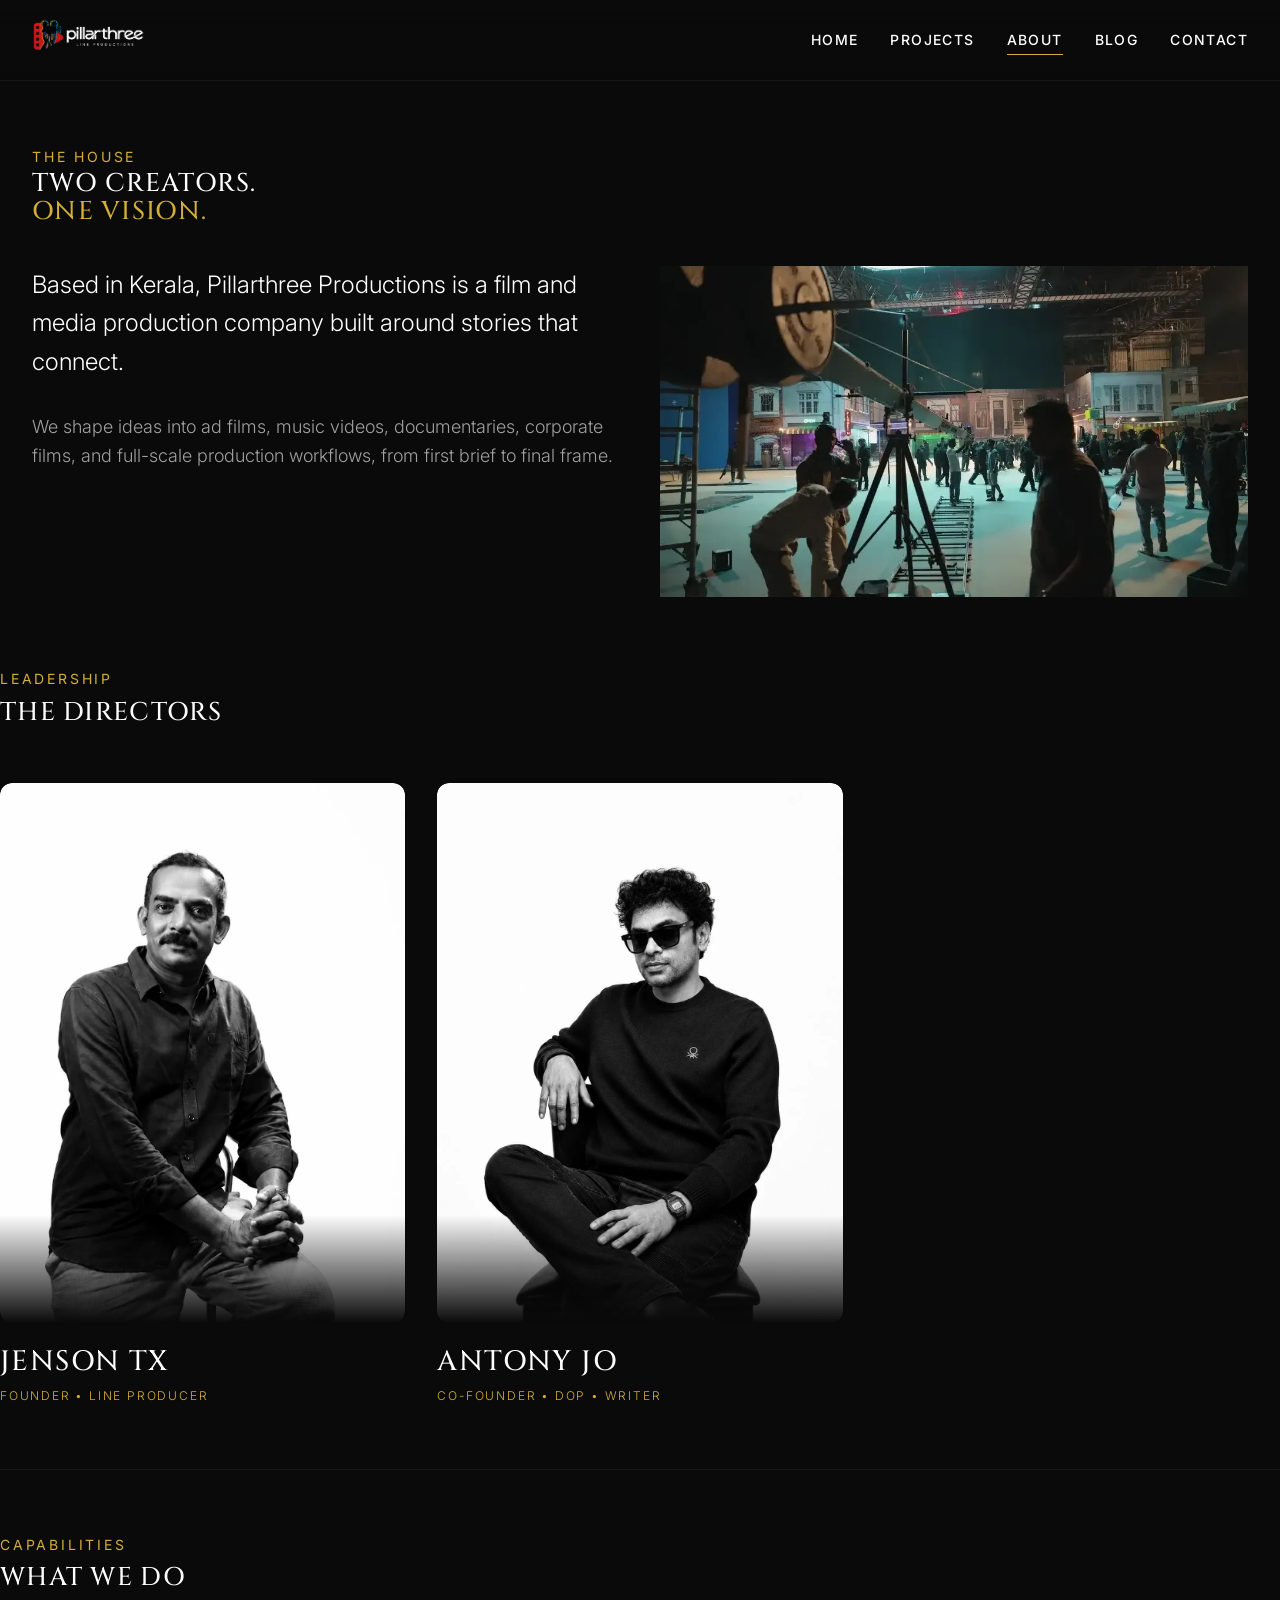
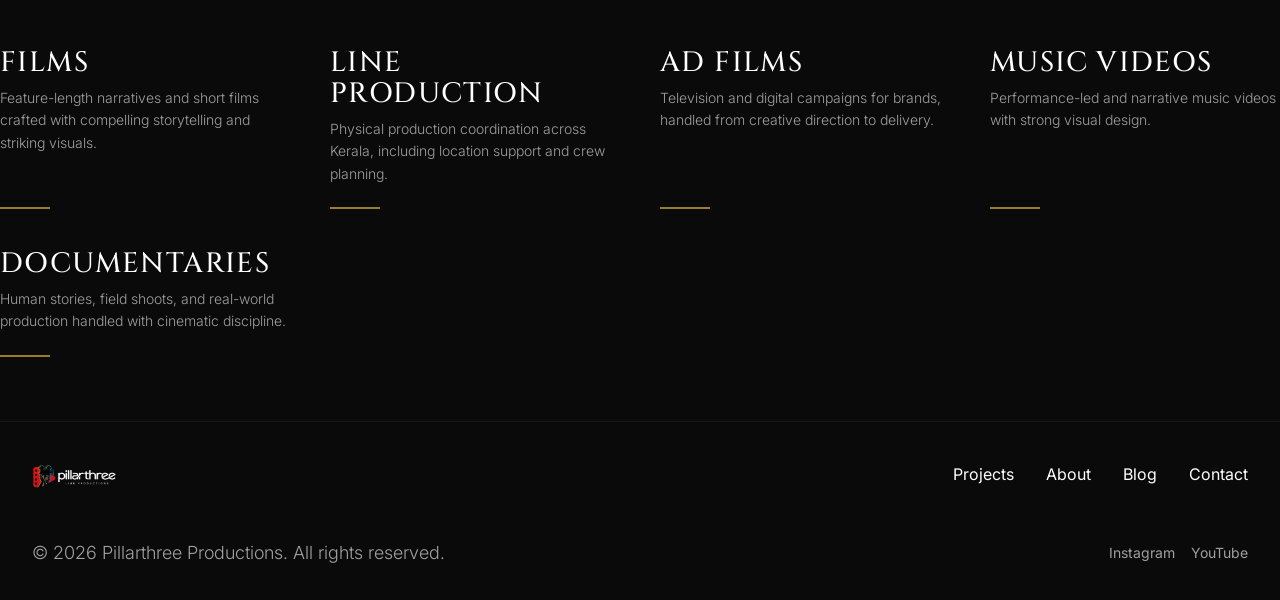
==== commit 8d6c3c42: "UI Improvements: Dynamic filters, About/Contact responsive audit, and Capabilities styling" ====
--- a/about/index.html
+++ b/about/index.html
@@ -35,7 +35,7 @@
         <span class="section-subtitle">The House</span>
         <h1 class="section-title">Two Creators.<br><span style="color: var(--text-accent);">One Vision.</span></h1>
         
-        <div style="margin-top: var(--spacing-lg); display: grid; grid-template-columns: 1fr 1fr; gap: var(--spacing-lg);">
+        <div class="about-hero-grid">
             <div>
                 <p style="font-size: 1.5rem; color: var(--text-primary); margin-bottom: var(--spacing-md);">Based in Kerala, Pillarthree Productions is a film and media production company built around stories that connect.</p>
                 <p>We shape ideas into ad films, music videos, documentaries, corporate films, and full-scale production workflows, from first brief to final frame.</p>
@@ -56,12 +56,12 @@
         <div class="team-grid">
             <div class="team-card">
                 <img src="/assets/images/team_jenson.webp" alt="Jenson Tx" loading="lazy">
-                <h3 style="margin-bottom: 0;">Jenson Tx</h3>
+                <h3>Jenson Tx</h3>
                 <span class="team-role">Founder &bull; Line Producer</span>
             </div>
             <div class="team-card">
                 <img src="/assets/images/team_antony.webp" alt="Antony Jo" loading="lazy">
-                <h3 style="margin-bottom: 0;">Antony Jo</h3>
+                <h3>Antony Jo</h3>
                 <span class="team-role">Co-Founder &bull; DOP &bull; Writer</span>
             </div>
         </div>
@@ -74,24 +74,24 @@
             <h2 class="section-title">What We Do</h2>
         </div>
         
-        <div style="display: grid; grid-template-columns: repeat(auto-fill, minmax(250px, 1fr)); gap: var(--spacing-md);">
-            <div>
+        <div class="capabilities-grid">
+            <div class="capability-item">
                 <h3 style="margin-bottom: 0.5rem;">Films</h3>
                 <p style="font-size: 0.875rem;">Feature-length narratives and short films crafted with compelling storytelling and striking visuals.</p>
             </div>
-            <div>
+            <div class="capability-item">
                 <h3 style="margin-bottom: 0.5rem;">Line Production</h3>
                 <p style="font-size: 0.875rem;">Physical production coordination across Kerala, including location support and crew planning.</p>
             </div>
-            <div>
+            <div class="capability-item">
                 <h3 style="margin-bottom: 0.5rem;">Ad Films</h3>
                 <p style="font-size: 0.875rem;">Television and digital campaigns for brands, handled from creative direction to delivery.</p>
             </div>
-            <div>
+            <div class="capability-item">
                 <h3 style="margin-bottom: 0.5rem;">Music Videos</h3>
                 <p style="font-size: 0.875rem;">Performance-led and narrative music videos with strong visual design.</p>
             </div>
-            <div>
+            <div class="capability-item">
                 <h3 style="margin-bottom: 0.5rem;">Documentaries</h3>
                 <p style="font-size: 0.875rem;">Human stories, field shoots, and real-world production handled with cinematic discipline.</p>
             </div>
--- a/assets/css/style.css
+++ b/assets/css/style.css
@@ -633,6 +633,27 @@
   flex-wrap: wrap;
 }
 
+@media (max-width: 768px) {
+  .filter-nav {
+    justify-content: flex-start;
+    flex-wrap: nowrap;
+    overflow-x: auto;
+    overflow-y: hidden;
+    -webkit-overflow-scrolling: touch;
+    scroll-behavior: smooth;
+    padding-bottom: 5px;
+    padding-left: var(--spacing-md);
+    padding-right: var(--spacing-md);
+    margin-left: calc(-1 * var(--spacing-md));
+    margin-right: calc(-1 * var(--spacing-md));
+    -ms-overflow-style: none;
+    scrollbar-width: none;
+  }
+  .filter-nav::-webkit-scrollbar {
+    display: none;
+  }
+}
+
 .filter-btn {
   background: rgba(255, 255, 255, 0.05);
   border: 1px solid rgba(255, 255, 255, 0.1);
@@ -645,6 +666,7 @@
   text-transform: uppercase;
   letter-spacing: 0.1em;
   backdrop-filter: blur(10px);
+  flex-shrink: 0;
 }
 
 .filter-btn:hover {
@@ -1247,3 +1269,133 @@
   padding-top: var(--spacing-xl);
   border-top: 1px solid rgba(255,255,255,0.05);
 }
+
+/* Responsive Audit Overrides for About & Contact Pages */
+.about-hero-grid {
+  margin-top: var(--spacing-lg);
+  display: grid;
+  grid-template-columns: 1fr 1fr;
+  gap: var(--spacing-lg);
+}
+
+.capabilities-grid {
+  margin-top: var(--spacing-lg);
+  display: grid;
+  grid-template-columns: repeat(auto-fill, minmax(250px, 1fr));
+  gap: var(--spacing-lg);
+}
+
+.capability-item {
+  position: relative;
+  padding-bottom: 1.5rem;
+}
+
+.capability-item::after {
+  content: '';
+  position: absolute;
+  bottom: 0;
+  left: 0;
+  width: 50px;
+  height: 2px;
+  background-color: var(--text-accent);
+  opacity: 0.7;
+}
+.contact-map {
+  width: 100%;
+  height: 400px;
+  background-color: var(--bg-secondary);
+  display: flex;
+  align-items: center;
+  justify-content: center;
+  border: 1px solid rgba(255,255,255,0.05);
+}
+
+@media (max-width: 768px) {
+  /* Global Typography & Spacing */
+  h1.section-title {
+    font-size: 2.2rem;
+  }
+  h2.section-title {
+    font-size: 1.8rem;
+  }
+  h3 {
+    font-size: 1.5rem;
+  }
+  p {
+    font-size: 1rem !important;
+    line-height: 1.6;
+  }
+  .section-padding {
+    padding-top: var(--spacing-lg);
+    padding-bottom: var(--spacing-lg);
+  }
+
+  .container {
+    padding-left: 24px !important;
+    padding-right: 24px !important;
+    box-sizing: border-box;
+  }
+
+  /* About Page */
+  .about-hero-grid {
+    grid-template-columns: 1fr;
+    gap: var(--spacing-md);
+  }
+  
+  .team-grid {
+    grid-template-columns: 1fr !important; /* Force single column */
+    gap: var(--spacing-xl); /* Increased gap between cards */
+    padding-bottom: var(--spacing-md);
+  }
+  
+  .team-card {
+    width: 100%;
+  }
+
+  /* Vertical Rhythm */
+  .team-card img {
+    margin-bottom: 1.5rem; /* Space between image and name */
+  }
+
+  /* Team Card Text Scaling */
+  .team-card h3 {
+    font-size: 1.75rem;
+    white-space: normal; /* Let titles wrap naturally */
+    overflow: visible;
+    margin-top: 1rem;
+    margin-bottom: 0.5rem; /* Space between name and role */
+  }
+  
+  .team-role {
+    display: block;
+    font-size: 0.85rem;
+    line-height: 1.4;
+    margin-top: 0.5rem;
+  }
+
+  /* Embedded Capabilities Section */
+  .capabilities-grid {
+    grid-template-columns: 1fr !important;
+    gap: var(--spacing-md) !important;
+  }
+
+  /* Contact Page */
+  .contact-page-grid {
+    grid-template-columns: 1fr !important; /* Stack vertically */
+    gap: var(--spacing-lg);
+  }
+  
+  .contact-form .btn {
+    width: 100%; /* Full width button */
+  }
+
+  .form-group input, 
+  .form-group textarea {
+    padding: 1rem;
+  }
+  
+  /* Contact Map Height Reduction */
+  .contact-map {
+    height: 250px;
+  }
+}
